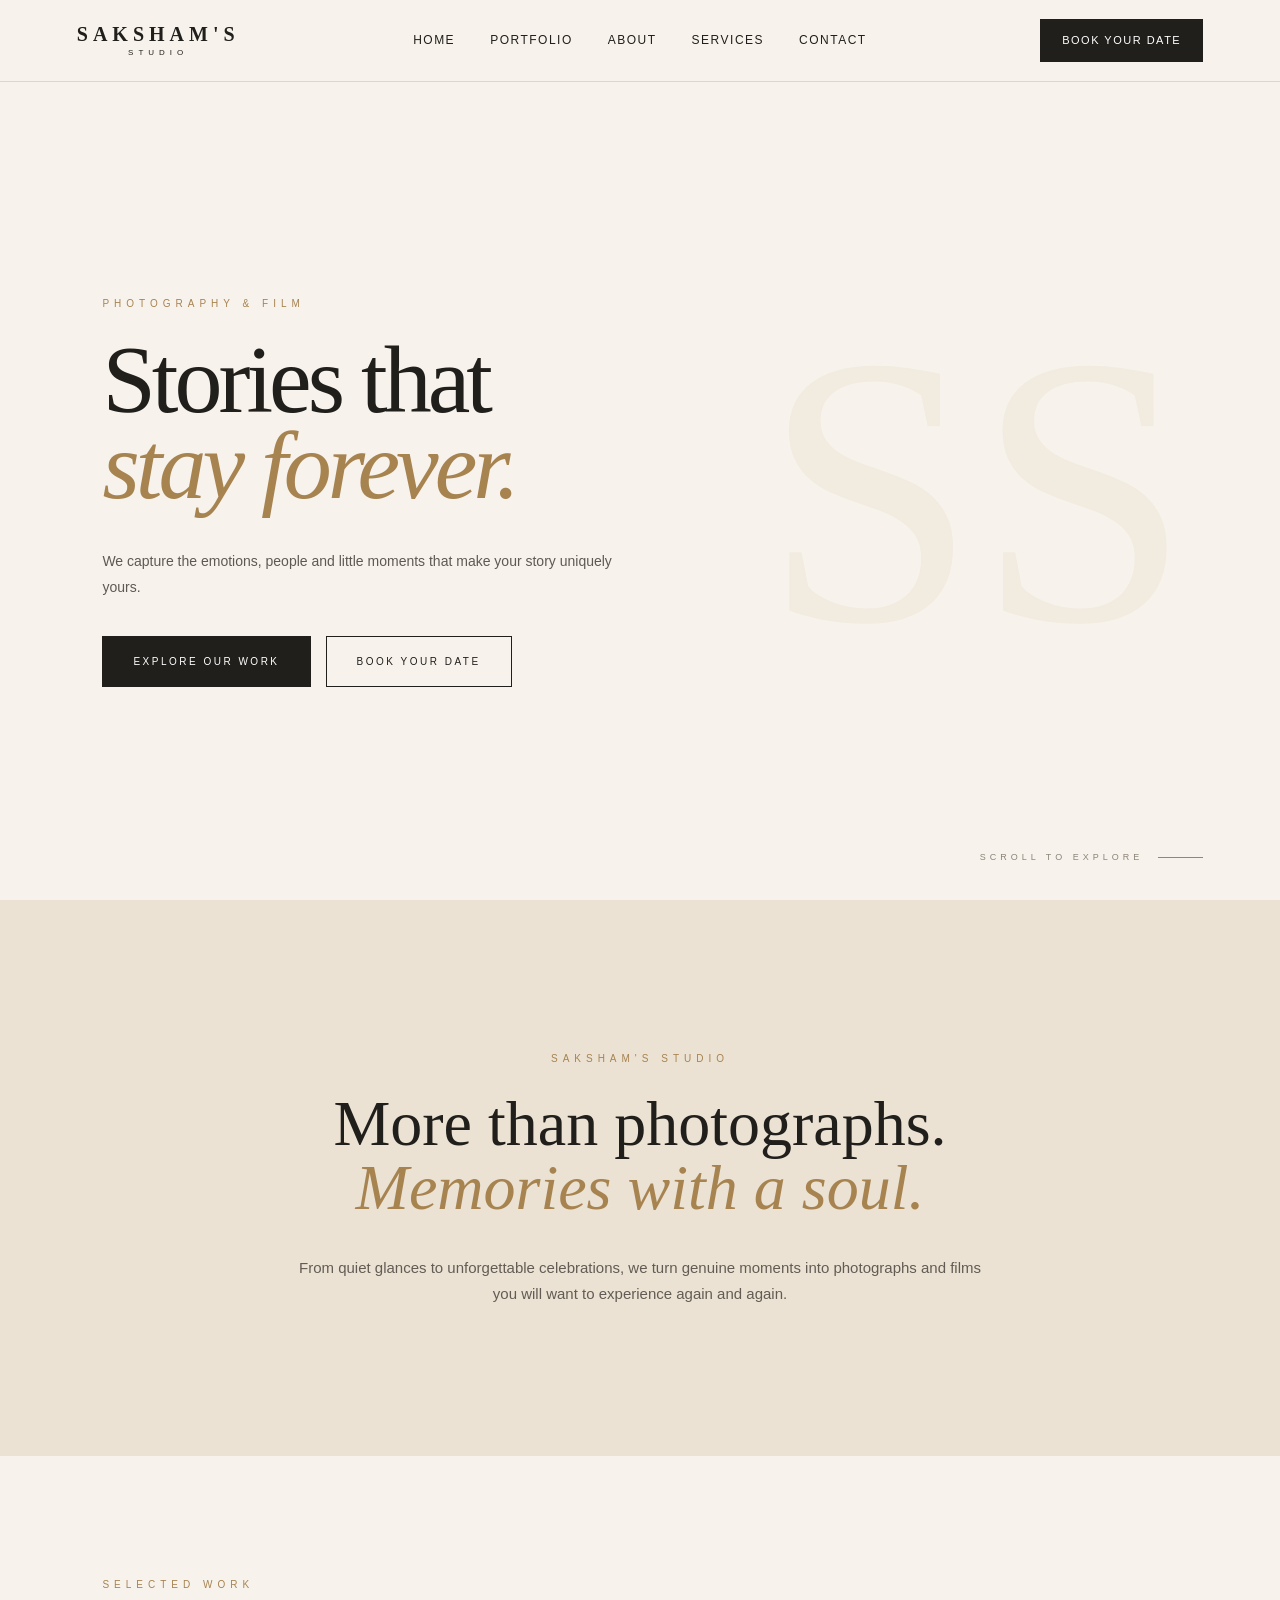
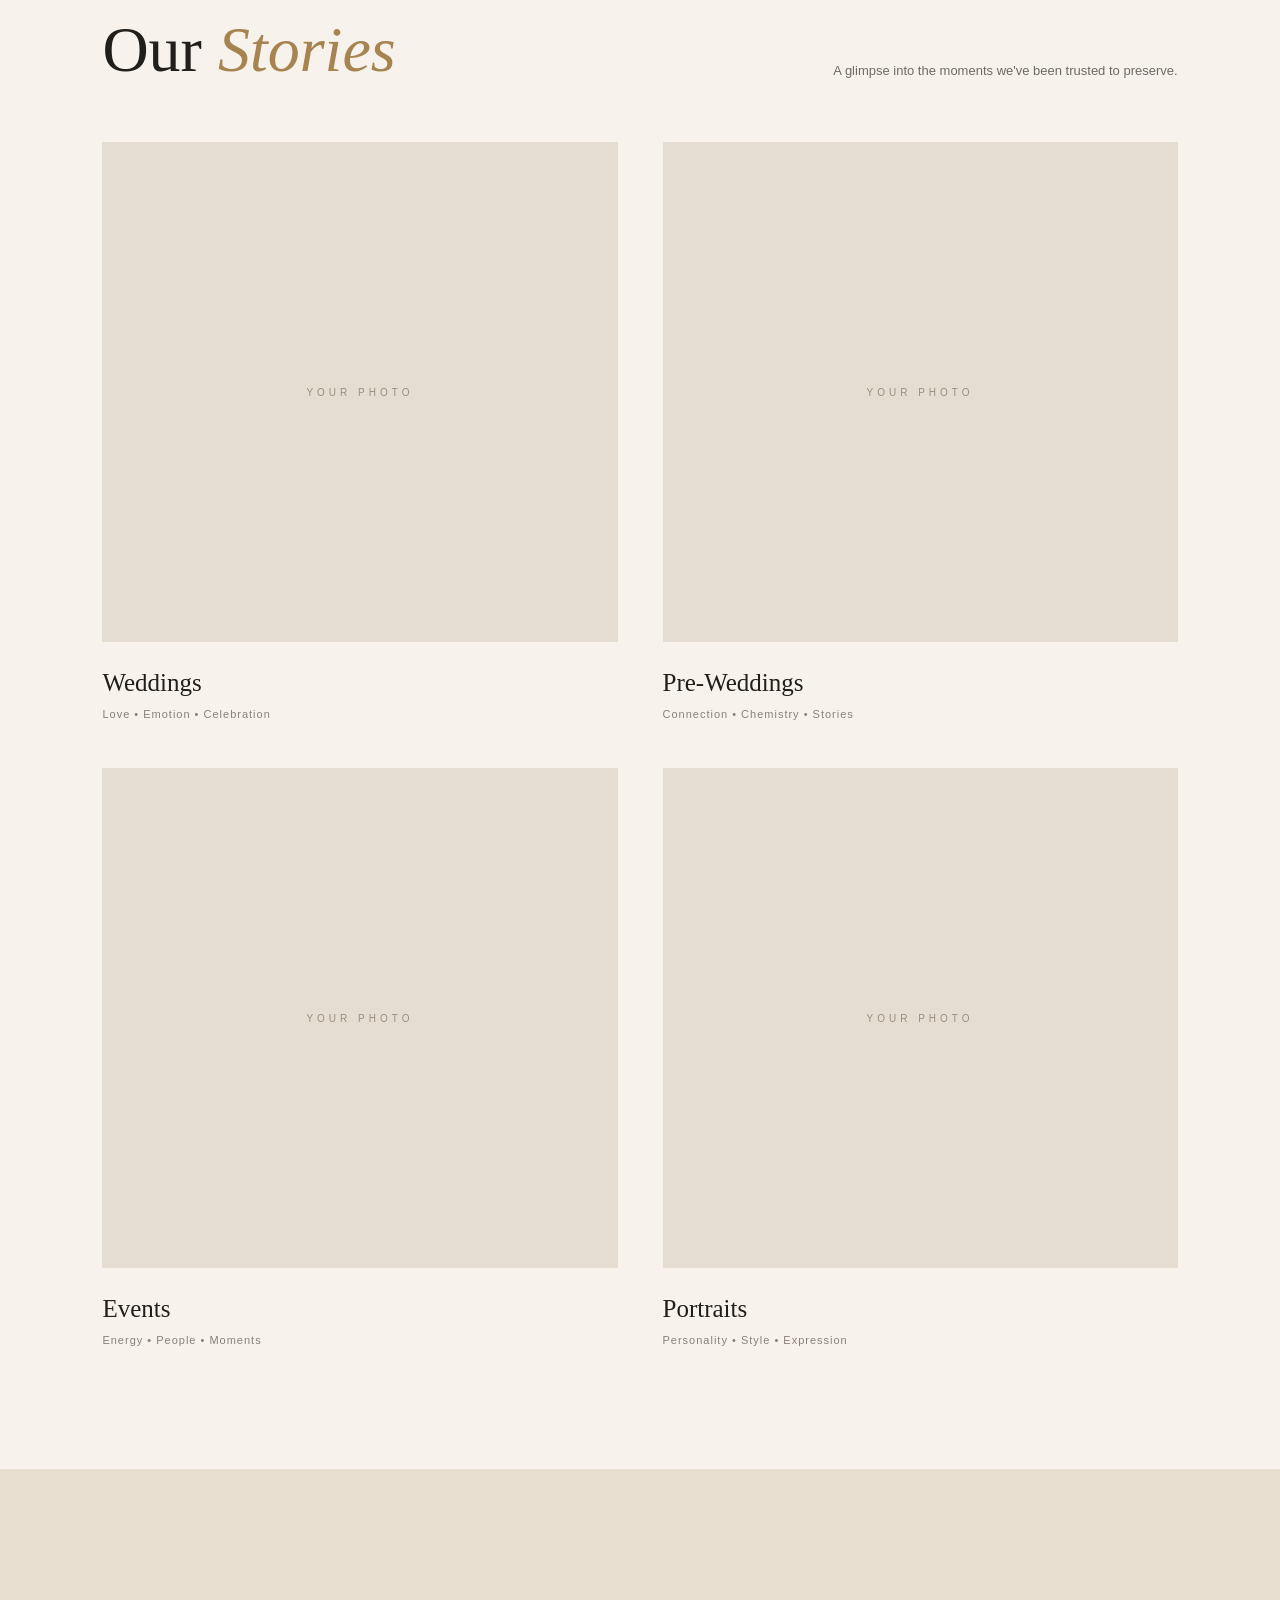
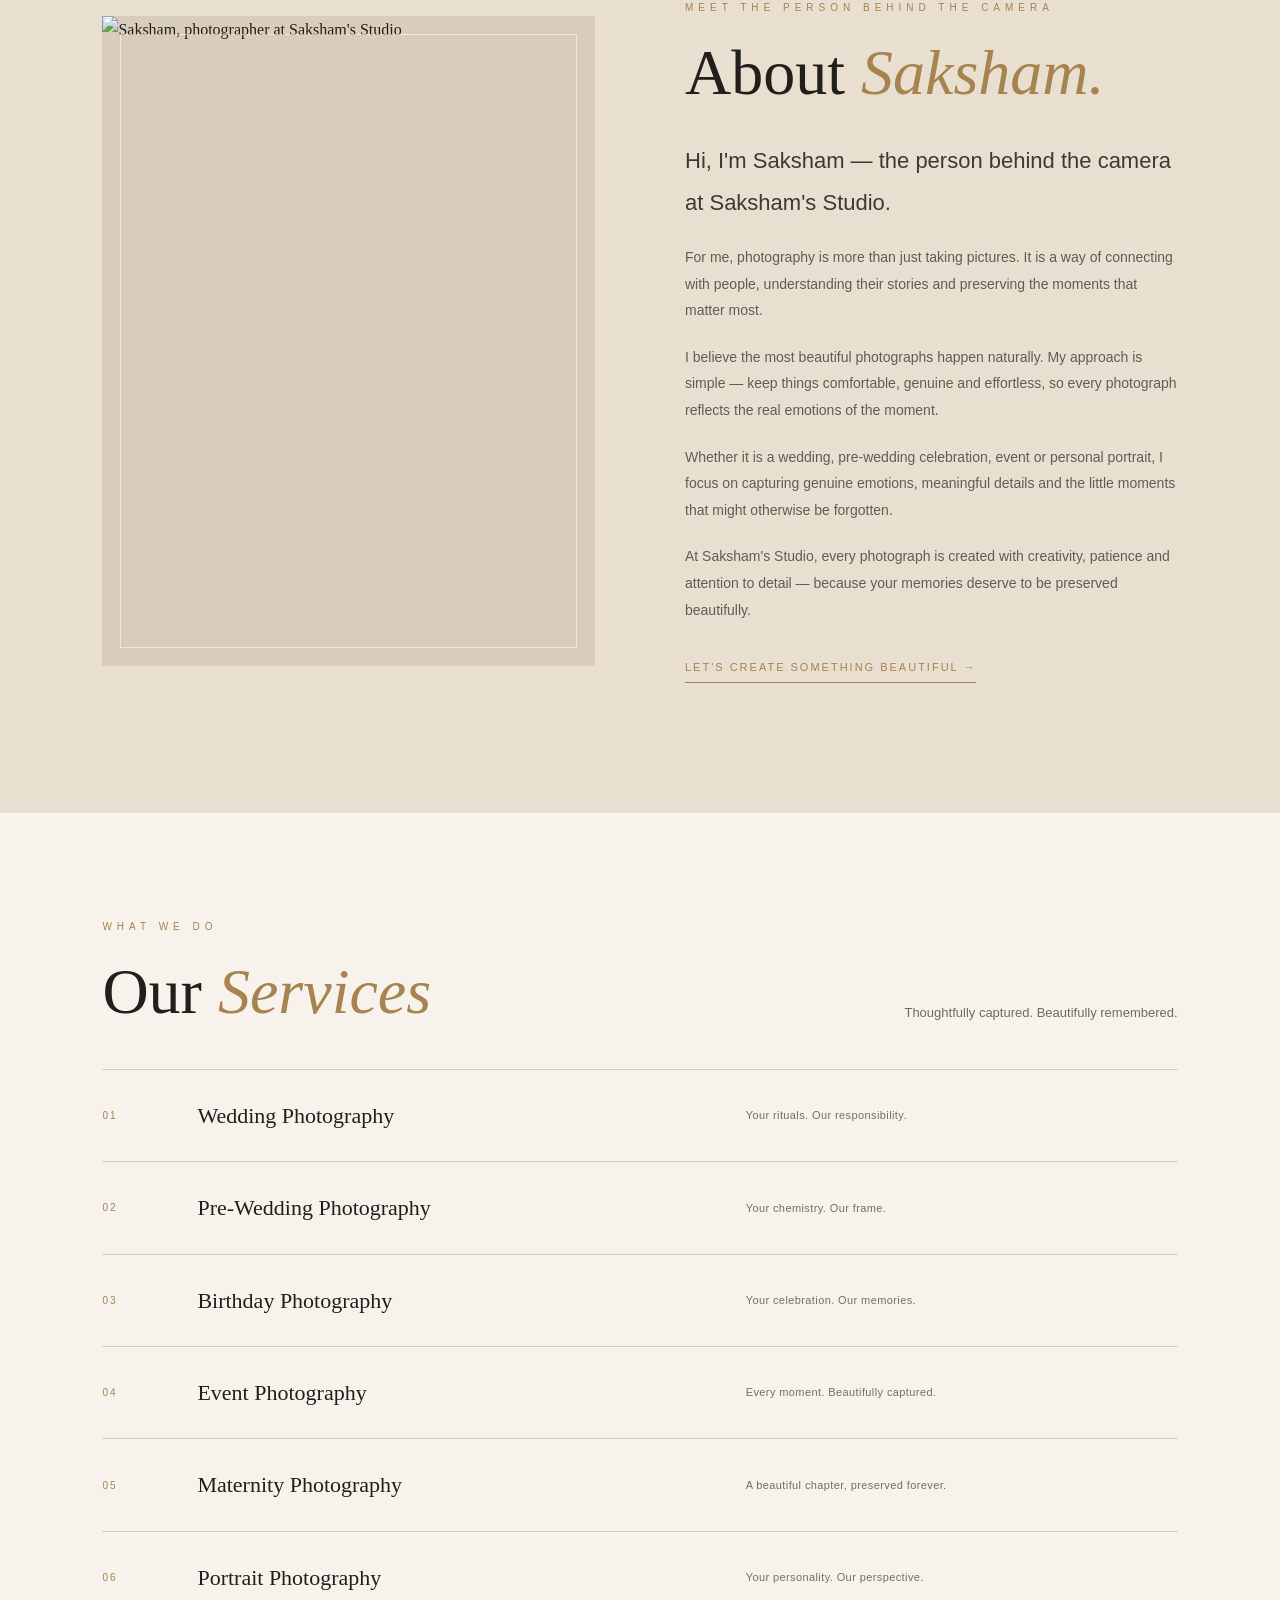
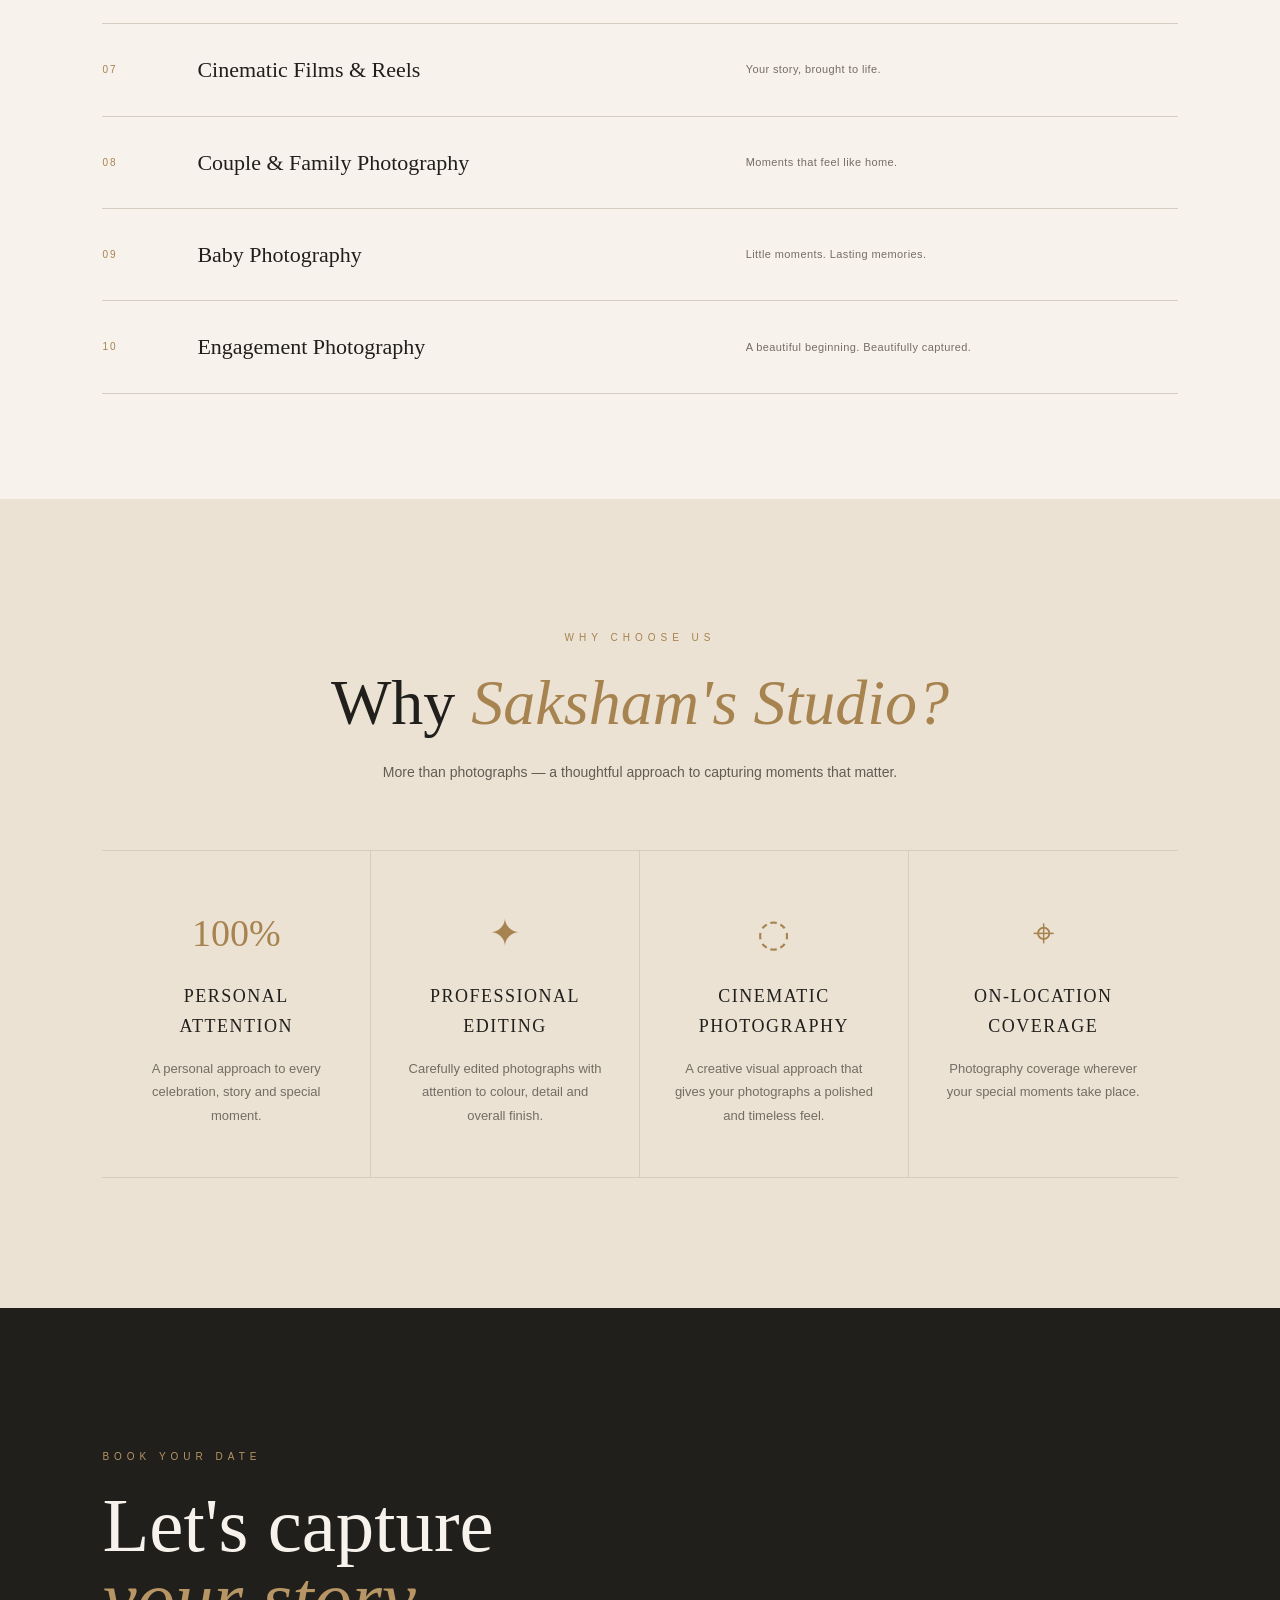
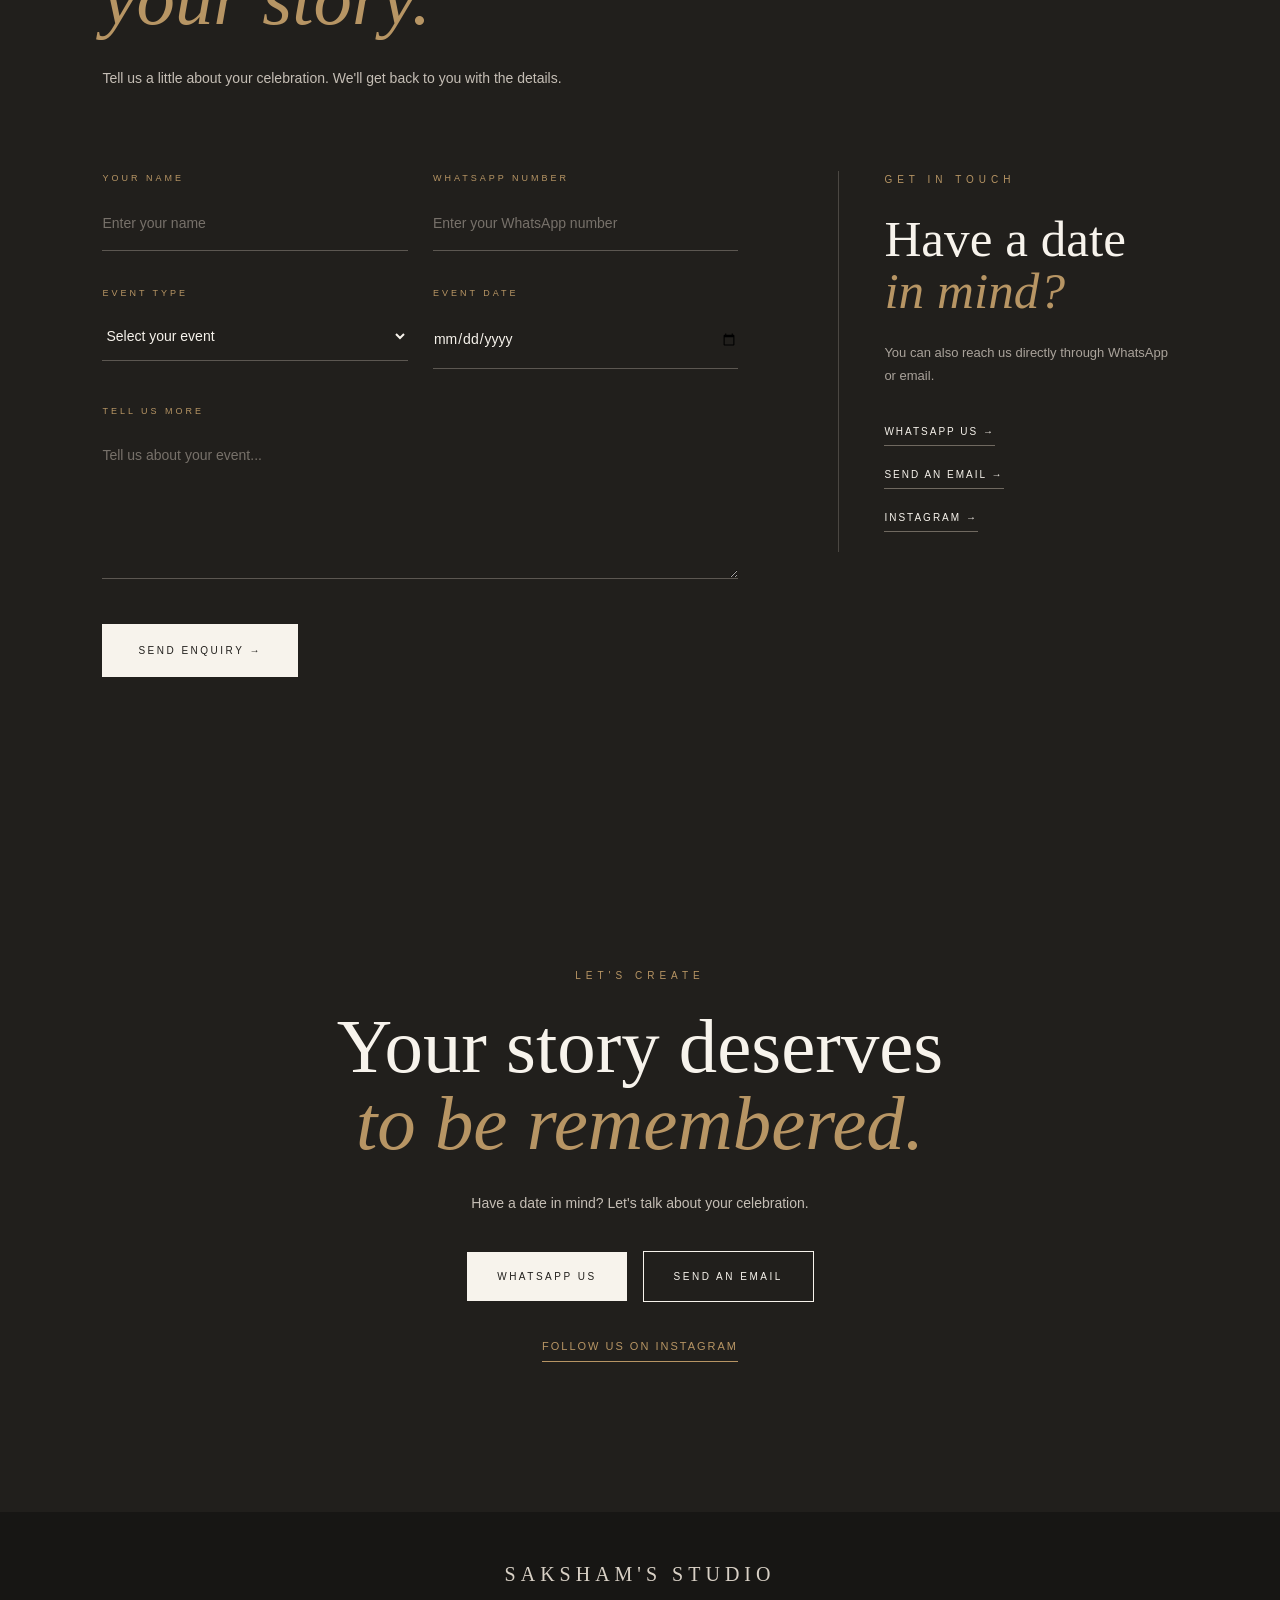
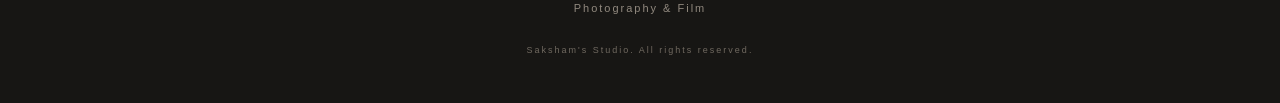
==== index.html @ 947f94c2 "Add files via upload" ====
<!DOCTYPE html>
<html lang="en">

<head>

    <meta charset="UTF-8">

    <meta name="viewport"
          content="width=device-width, initial-scale=1.0">

    <meta name="description"
          content="Saksham's Studio — Wedding, Pre-Wedding, Event, Portrait and Cinematic Photography. Capturing genuine moments beautifully.">

    <meta name="keywords"
          content="Saksham's Studio, photography, wedding photography, pre-wedding photography, event photography, portrait photography, cinematic films, Maharashtra">

    <meta name="author"
          content="Saksham's Studio">

    <title>Saksham's Studio | Photography & Film</title>

    <link rel="stylesheet" href="style.css">

</head>


<body>


    <!-- =================================
         NAVIGATION
    ================================== -->

    <header class="navbar">

        <a href="#home"
           class="logo"
           aria-label="Saksham's Studio Home">

            <span>SAKSHAM'S</span>

            <small>STUDIO</small>

        </a>


        <nav aria-label="Main Navigation">

            <a href="#home">Home</a>

            <a href="#portfolio">Portfolio</a>

            <a href="#about">About</a>

            <a href="#services">Services</a>

            <a href="#contact">Contact</a>

        </nav>


        <a href="#booking"
           class="nav-button">

            Book Your Date

        </a>

    </header>



    <main>


        <!-- =================================
             HERO SECTION
        ================================== -->

        <section id="home"
                 class="hero">


            <div class="hero-content">


                <p class="eyebrow">
                    PHOTOGRAPHY & FILM
                </p>


                <h1>

                    Stories that<br>

                    <em>stay forever.</em>

                </h1>


                <p class="hero-text">

                    We capture the emotions, people and little moments
                    that make your story uniquely yours.

                </p>


                <div class="hero-buttons">


                    <a href="#portfolio"
                       class="button primary">

                        Explore Our Work

                    </a>


                    <a href="#booking"
                       class="button secondary">

                        Book Your Date

                    </a>


                </div>


            </div>


            <div class="hero-scroll"
                 aria-hidden="true">

                <span>
                    SCROLL TO EXPLORE
                </span>

                <div></div>

            </div>


        </section>



        <!-- =================================
             INTRODUCTION
        ================================== -->

        <section class="intro">


            <p class="section-label">
                SAKSHAM'S STUDIO
            </p>


            <h2>

                More than photographs.<br>

                <em>Memories with a soul.</em>

            </h2>


            <p>

                From quiet glances to unforgettable celebrations,
                we turn genuine moments into photographs and films
                you will want to experience again and again.

            </p>


        </section>



        <!-- =================================
             PORTFOLIO
        ================================== -->

        <section id="portfolio"
                 class="portfolio">


            <div class="section-heading">


                <div>

                    <p class="section-label">
                        SELECTED WORK
                    </p>


                    <h2>

                        Our <em>Stories</em>

                    </h2>

                </div>


                <p>

                    A glimpse into the moments we've been trusted
                    to preserve.

                </p>


            </div>



            <div class="portfolio-grid">


                <!-- WEDDING -->

                <div class="portfolio-card">


                    <div class="photo-placeholder"
                         role="img"
                         aria-label="Wedding photography placeholder">

                        <span>
                            YOUR PHOTO
                        </span>

                    </div>


                    <h3>
                        Weddings
                    </h3>


                    <p>
                        Love • Emotion • Celebration
                    </p>


                </div>



                <!-- PRE-WEDDING -->

                <div class="portfolio-card">


                    <div class="photo-placeholder"
                         role="img"
                         aria-label="Pre-wedding photography placeholder">

                        <span>
                            YOUR PHOTO
                        </span>

                    </div>


                    <h3>
                        Pre-Weddings
                    </h3>


                    <p>
                        Connection • Chemistry • Stories
                    </p>


                </div>



                <!-- EVENTS -->

                <div class="portfolio-card">


                    <div class="photo-placeholder"
                         role="img"
                         aria-label="Event photography placeholder">

                        <span>
                            YOUR PHOTO
                        </span>

                    </div>


                    <h3>
                        Events
                    </h3>


                    <p>
                        Energy • People • Moments
                    </p>


                </div>



                <!-- PORTRAITS -->

                <div class="portfolio-card">


                    <div class="photo-placeholder"
                         role="img"
                         aria-label="Portrait photography placeholder">

                        <span>
                            YOUR PHOTO
                        </span>

                    </div>


                    <h3>
                        Portraits
                    </h3>


                    <p>
                        Personality • Style • Expression
                    </p>


                </div>


            </div>


        </section>



        <!-- =================================
             ABOUT SAKSHAM
        ================================== -->

        <section id="about"
                 class="about">


            <div class="about-image">


                <img
                    src="images/saksham-about.jpg"
                    alt="Saksham, photographer at Saksham's Studio"
                    loading="lazy">


            </div>



            <div class="about-text">


                <p class="section-label">

                    MEET THE PERSON BEHIND THE CAMERA

                </p>


                <h2>

                    About <em>Saksham.</em>

                </h2>


                <p class="about-intro">

                    Hi, I'm Saksham — the person behind the camera
                    at Saksham's Studio.

                </p>


                <p>

                    For me, photography is more than just taking
                    pictures. It is a way of connecting with people,
                    understanding their stories and preserving the
                    moments that matter most.

                </p>


                <p>

                    I believe the most beautiful photographs happen
                    naturally. My approach is simple — keep things
                    comfortable, genuine and effortless, so every
                    photograph reflects the real emotions of the moment.

                </p>


                <p>

                    Whether it is a wedding, pre-wedding celebration,
                    event or personal portrait, I focus on capturing
                    genuine emotions, meaningful details and the little
                    moments that might otherwise be forgotten.

                </p>


                <p>

                    At Saksham's Studio, every photograph is created
                    with creativity, patience and attention to detail —
                    because your memories deserve to be preserved
                    beautifully.

                </p>


                <a href="#booking"
                   class="text-link">

                    Let's create something beautiful →

                </a>


            </div>


        </section>



        <!-- =================================
             SERVICES
        ================================== -->

        <section id="services"
                 class="services">


            <div class="section-heading">


                <div>


                    <p class="section-label">
                        WHAT WE DO
                    </p>


                    <h2>

                        Our <em>Services</em>

                    </h2>


                </div>


                <p>

                    Thoughtfully captured.
                    Beautifully remembered.

                </p>


            </div>



            <div class="services-list">


                <!-- SERVICE 01 -->

                <div class="service">


                    <span>
                        01
                    </span>


                    <h3>
                        Wedding Photography
                    </h3>


                    <p>
                        Your rituals. Our responsibility.
                    </p>


                </div>



                <!-- SERVICE 02 -->

                <div class="service">


                    <span>
                        02
                    </span>


                    <h3>
                        Pre-Wedding Photography
                    </h3>


                    <p>
                        Your chemistry. Our frame.
                    </p>


                </div>



                <!-- SERVICE 03 -->

                <div class="service">


                    <span>
                        03
                    </span>


                    <h3>
                        Birthday Photography
                    </h3>


                    <p>
                        Your celebration. Our memories.
                    </p>


                </div>



                <!-- SERVICE 04 -->

                <div class="service">


                    <span>
                        04
                    </span>


                    <h3>
                        Event Photography
                    </h3>


                    <p>
                        Every moment. Beautifully captured.
                    </p>


                </div>



                <!-- SERVICE 05 -->

                <div class="service">


                    <span>
                        05
                    </span>


                    <h3>
                        Maternity Photography
                    </h3>


                    <p>
                        A beautiful chapter, preserved forever.
                    </p>


                </div>



                <!-- SERVICE 06 -->

                <div class="service">


                    <span>
                        06
                    </span>


                    <h3>
                        Portrait Photography
                    </h3>


                    <p>
                        Your personality. Our perspective.
                    </p>


                </div>



                <!-- SERVICE 07 -->

                <div class="service">


                    <span>
                        07
                    </span>


                    <h3>
                        Cinematic Films & Reels
                    </h3>


                    <p>
                        Your story, brought to life.
                    </p>


                </div>



                <!-- SERVICE 08 -->

                <div class="service">


                    <span>
                        08
                    </span>


                    <h3>
                        Couple & Family Photography
                    </h3>


                    <p>
                        Moments that feel like home.
                    </p>


                </div>



                <!-- SERVICE 09 -->

                <div class="service">


                    <span>
                        09
                    </span>


                    <h3>
                        Baby Photography
                    </h3>


                    <p>
                        Little moments. Lasting memories.
                    </p>


                </div>



                <!-- SERVICE 10 -->

                <div class="service">


                    <span>
                        10
                    </span>


                    <h3>
                        Engagement Photography
                    </h3>


                    <p>
                        A beautiful beginning. Beautifully captured.
                    </p>


                </div>


            </div>


        </section>



        <!-- =================================
             WHY CHOOSE US
        ================================== -->

        <section id="why-us"
                 class="why-choose">


            <div class="why-header">


                <p class="section-label">

                    WHY CHOOSE US

                </p>


                <h2>

                    Why <em>Saksham's Studio?</em>

                </h2>


                <p class="why-intro">

                    More than photographs — a thoughtful approach
                    to capturing moments that matter.

                </p>


            </div>



            <div class="why-grid">


                <!-- CARD 01 -->

                <div class="why-card">


                    <span class="why-number">
                        100%
                    </span>


                    <h3>
                        Personal Attention
                    </h3>


                    <p>

                        A personal approach to every celebration,
                        story and special moment.

                    </p>


                </div>



                <!-- CARD 02 -->

                <div class="why-card">


                    <span class="why-icon">
                        ✦
                    </span>


                    <h3>
                        Professional Editing
                    </h3>


                    <p>

                        Carefully edited photographs with attention
                        to colour, detail and overall finish.

                    </p>


                </div>



                <!-- CARD 03 -->

                <div class="why-card">


                    <span class="why-icon">
                        ◌
                    </span>


                    <h3>
                        Cinematic Photography
                    </h3>


                    <p>

                        A creative visual approach that gives your
                        photographs a polished and timeless feel.

                    </p>


                </div>



                <!-- CARD 04 -->

                <div class="why-card">


                    <span class="why-icon">
                        ⌖
                    </span>


                    <h3>
                        On-Location Coverage
                    </h3>


                    <p>

                        Photography coverage wherever your special
                        moments take place.

                    </p>


                </div>


            </div>


        </section>



        <!-- =================================
             BOOKING
        ================================== -->

        <section id="booking"
                 class="booking">


            <div class="booking-header">


                <p class="section-label">

                    BOOK YOUR DATE

                </p>


                <h2>

                    Let's capture<br>

                    <em>your story.</em>

                </h2>


                <p class="booking-intro">

                    Tell us a little about your celebration.
                    We'll get back to you with the details.

                </p>


            </div>



            <div class="booking-content">


                <!-- BOOKING FORM -->

                <form class="booking-form"
                      id="bookingForm">


                    <div class="form-group">


                        <label for="name">
                            YOUR NAME
                        </label>


                        <input
                            type="text"
                            id="name"
                            name="name"
                            placeholder="Enter your name"
                            autocomplete="name"
                            required>


                    </div>



                    <div class="form-group">


                        <label for="phone">
                            WHATSAPP NUMBER
                        </label>


                        <input
                            type="tel"
                            id="phone"
                            name="phone"
                            placeholder="Enter your WhatsApp number"
                            autocomplete="tel"
                            inputmode="numeric"
                            pattern="[0-9]{10}"
                            maxlength="10"
                            required>


                    </div>



                    <div class="form-group">


                        <label for="event">
                            EVENT TYPE
                        </label>


                        <select id="event"
                                name="event"
                                required>


                            <option value="">
                                Select your event
                            </option>


                            <option value="Wedding">
                                Wedding
                            </option>


                            <option value="Pre-Wedding">
                                Pre-Wedding
                            </option>


                            <option value="Birthday">
                                Birthday
                            </option>


                            <option value="Event">
                                Event
                            </option>


                            <option value="Maternity">
                                Maternity
                            </option>


                            <option value="Portrait">
                                Portrait
                            </option>


                            <option value="Films & Reels">
                                Films & Reels
                            </option>


                            <option value="Couple & Family">
                                Couple & Family
                            </option>


                            <option value="Baby Shoot">
                                Baby Shoot
                            </option>


                            <option value="Engagement">
                                Engagement
                            </option>


                            <option value="Other">
                                Other
                            </option>


                        </select>


                    </div>



                    <div class="form-group">


                        <label for="date">
                            EVENT DATE
                        </label>


                        <input
                            type="date"
                            id="date"
                            name="date"
                            required>


                    </div>



                    <div class="form-group full-width">


                        <label for="message">
                            TELL US MORE
                        </label>


                        <textarea
                            id="message"
                            name="message"
                            rows="5"
                            placeholder="Tell us about your event..."></textarea>


                    </div>



                    <button
                        type="submit"
                        class="booking-button">

                        SEND ENQUIRY →

                    </button>


                </form>



                <!-- DIRECT CONTACT -->

                <div class="booking-contact">


                    <p class="section-label">

                        GET IN TOUCH

                    </p>


                    <h3>

                        Have a date<br>

                        <em>in mind?</em>

                    </h3>


                    <p>

                        You can also reach us directly through
                        WhatsApp or email.

                    </p>



                    <a
                        href="https://wa.me/917841080180"
                        target="_blank"
                        rel="noopener noreferrer"
                        class="contact-link">

                        WhatsApp Us →

                    </a>



                    <a
                        href="mailto:sakshamstudio7779@gmail.com"
                        class="contact-link">

                        Send an Email →

                    </a>



                    <a
                        href="https://www.instagram.com/sakshams_studio"
                        target="_blank"
                        rel="noopener noreferrer"
                        class="contact-link">

                        Instagram →

                    </a>


                </div>


            </div>


        </section>



        <!-- =================================
             FINAL CONTACT
        ================================== -->

        <section id="contact"
                 class="contact">


            <p class="section-label">

                LET'S CREATE

            </p>


            <h2>

                Your story deserves<br>

                <em>to be remembered.</em>

            </h2>


            <p>

                Have a date in mind?
                Let's talk about your celebration.

            </p>


            <div class="contact-buttons">


                <a
                    href="https://wa.me/917841080180"
                    target="_blank"
                    rel="noopener noreferrer"
                    class="button primary">

                    WhatsApp Us

                </a>


                <a
                    href="mailto:sakshamstudio7779@gmail.com"
                    class="button secondary">

                    Send an Email

                </a>


            </div>


            <a
                href="https://www.instagram.com/sakshams_studio"
                target="_blank"
                rel="noopener noreferrer"
                class="instagram">

                Follow us on Instagram

            </a>


        </section>


    </main>



    <!-- =================================
         FOOTER
    ================================== -->

    <footer>


        <div class="footer-logo">

            SAKSHAM'S STUDIO

        </div>


        <p>
            Photography & Film
        </p>


        <p class="copyright">

            Saksham's Studio.
            All rights reserved.

        </p>


    </footer>



    <!-- =================================
         BOOKING → WHATSAPP
    ================================== -->

    <script>

        /* ---------- SET MINIMUM EVENT DATE ---------- */

        const dateInput =
            document.getElementById("date");

        const today =
            new Date();

        const year =
            today.getFullYear();

        const month =
            String(today.getMonth() + 1).padStart(2, "0");

        const day =
            String(today.getDate()).padStart(2, "0");

        dateInput.min =
            `${year}-${month}-${day}`;



        /* ---------- BOOKING FORM ---------- */

        document
            .getElementById("bookingForm")
            .addEventListener("submit", function(event) {

                event.preventDefault();


                const name =
                    document
                        .getElementById("name")
                        .value
                        .trim();


                const phone =
                    document
                        .getElementById("phone")
                        .value
                        .trim();


                const eventType =
                    document
                        .getElementById("event")
                        .value;


                const date =
                    document
                        .getElementById("date")
                        .value;


                const message =
                    document
                        .getElementById("message")
                        .value
                        .trim();



                /* ---------- PHONE VALIDATION ---------- */

                if (!/^[0-9]{10}$/.test(phone)) {

                    alert(
                        "Please enter a valid 10-digit WhatsApp number."
                    );

                    return;

                }



                /* ---------- WHATSAPP MESSAGE ---------- */

                const whatsappMessage =

                    "Hello Saksham's Studio! 👋\n\n" +

                    "I would like to enquire about photography.\n\n" +

                    "Name: " + name + "\n" +

                    "WhatsApp Number: " + phone + "\n" +

                    "Event: " + eventType + "\n" +

                    "Event Date: " + date + "\n" +

                    "Message: " +

                    (message ||
                     "No additional details.") +

                    "\n\nThank you!";



                /* ---------- WHATSAPP URL ---------- */

                const whatsappURL =

                    "https://wa.me/917841080180?text=" +

                    encodeURIComponent(
                        whatsappMessage
                    );



                /* ---------- OPEN WHATSAPP ---------- */

                window.open(
                    whatsappURL,
                    "_blank",
                    "noopener,noreferrer"
                );

            });

    </script>


</body>

</html>
---- style.css ----
/* ================================
   SAKSHAM'S STUDIO
   PREMIUM PHOTOGRAPHY WEBSITE
================================ */


/* ---------- BASIC RESET ---------- */

* {
    margin: 0;
    padding: 0;
    box-sizing: border-box;
}


html {
    scroll-behavior: smooth;
    scroll-padding-top: 90px;
}


body {
    font-family: Georgia, "Times New Roman", serif;
    background: #f7f3ec;
    color: #211f1c;
    line-height: 1.7;
}


a {
    text-decoration: none;
    color: inherit;
}


img {
    max-width: 100%;
    display: block;
}


button,
input,
select,
textarea {
    font: inherit;
}


/* ---------- NAVIGATION ---------- */

.navbar {
    position: sticky;
    top: 0;
    z-index: 1000;

    min-height: 82px;

    display: flex;
    align-items: center;
    justify-content: space-between;

    padding: 0 6%;

    background: rgba(247, 243, 236, 0.96);

    border-bottom: 1px solid #ded7cc;

    backdrop-filter: blur(8px);
}


/* LOGO */

.logo {
    display: flex;
    flex-direction: column;

    line-height: 1;

    flex-shrink: 0;
}


.logo span {
    font-size: 20px;

    letter-spacing: 5px;

    font-weight: 600;
}


.logo small {
    margin-top: 5px;

    font-family: Arial, sans-serif;

    font-size: 8px;

    letter-spacing: 5px;

    text-align: center;
}


/* NAV LINKS */

.navbar nav {
    display: flex;

    gap: 35px;
}


.navbar nav a {
    position: relative;

    font-family: Arial, sans-serif;

    font-size: 12px;

    letter-spacing: 1.5px;

    text-transform: uppercase;

    transition: 0.3s ease;
}


.navbar nav a::after {
    content: "";

    position: absolute;

    left: 0;
    bottom: -7px;

    width: 0;
    height: 1px;

    background: #a78350;

    transition: width 0.3s ease;
}


.navbar nav a:hover {
    color: #a78350;
}


.navbar nav a:hover::after {
    width: 100%;
}


/* NAV BUTTON */

.nav-button {
    padding: 12px 22px;

    background: #211f1c;

    color: white;

    font-family: Arial, sans-serif;

    font-size: 11px;

    letter-spacing: 1.5px;

    text-transform: uppercase;

    transition: 0.3s ease;

    flex-shrink: 0;
}


.nav-button:hover {
    background: #a78350;

    transform: translateY(-2px);
}


/* ---------- HERO ---------- */

.hero {
    min-height: calc(100vh - 82px);

    padding: 100px 8%;

    display: flex;

    align-items: center;

    position: relative;

    overflow: hidden;

    background: #f7f3ec;
}


/* PREMIUM MONOGRAM */

.hero::before {
    content: "SS";

    position: absolute;

    right: 7%;

    top: 50%;

    transform: translateY(-50%);

    font-family: Georgia, "Times New Roman", serif;

    font-size: clamp(220px, 30vw, 500px);

    line-height: 1;

    color: rgba(167, 131, 80, 0.07);

    pointer-events: none;

    user-select: none;
}


.hero-content {
    position: relative;

    z-index: 2;

    max-width: 760px;
}


.eyebrow,
.section-label {
    font-family: Arial, sans-serif;

    font-size: 10px;

    letter-spacing: 5px;

    color: #a78350;

    text-transform: uppercase;

    margin-bottom: 25px;
}


.hero h1 {
    font-size: clamp(60px, 7.5vw, 110px);

    font-weight: 400;

    line-height: 0.9;

    letter-spacing: -4px;

    max-width: 850px;
}


.hero h1 em,
h2 em {
    color: #a78350;

    font-weight: 400;
}


.hero-text {
    max-width: 520px;

    margin-top: 38px;

    font-family: Arial, sans-serif;

    font-size: 14px;

    line-height: 1.9;

    color: #5e5952;
}


.hero-buttons {
    display: flex;

    gap: 15px;

    margin-top: 35px;
}


/* ---------- BUTTONS ---------- */

.button {
    display: inline-block;

    padding: 16px 30px;

    font-family: Arial, sans-serif;

    font-size: 10px;

    letter-spacing: 2.5px;

    text-transform: uppercase;

    transition: 0.4s ease;
}


.button.primary {
    background: #211f1c;

    color: white;

    border: 1px solid #211f1c;
}


.button.primary:hover {
    background: #a78350;

    border-color: #a78350;

    transform: translateY(-2px);
}


.button.secondary {
    border: 1px solid #211f1c;

    background: transparent;
}


.button.secondary:hover {
    background: #211f1c;

    color: white;

    transform: translateY(-2px);
}


/* ---------- HERO SCROLL ---------- */

.hero-scroll {
    position: absolute;

    right: 6%;

    bottom: 35px;

    display: flex;

    align-items: center;

    gap: 15px;

    font-family: Arial, sans-serif;

    font-size: 9px;

    letter-spacing: 4px;

    color: #8b8379;
}


.hero-scroll div {
    width: 45px;

    height: 1px;

    background: #a78350;
}


/* ---------- INTRO ---------- */

.intro {
    padding: 150px 15%;

    text-align: center;

    background: #ebe2d3;
}


.intro h2 {
    font-size: clamp(45px, 5vw, 75px);

    line-height: 1;

    font-weight: 400;
}


.intro > p:last-child {
    max-width: 700px;

    margin: 35px auto 0;

    font-family: Arial, sans-serif;

    font-size: 15px;

    color: #625c54;
}


/* ---------- PORTFOLIO ---------- */

.portfolio {
    padding: 120px 8%;

    background: #f7f3ec;
}


.section-heading {
    display: flex;

    justify-content: space-between;

    align-items: end;

    margin-bottom: 60px;
}


.section-heading h2 {
    font-size: clamp(45px, 5vw, 70px);

    font-weight: 400;

    line-height: 1;
}


.section-heading > p {
    max-width: 350px;

    font-family: Arial, sans-serif;

    font-size: 13px;

    color: #716a61;
}


/* ---------- PORTFOLIO GRID ---------- */

.portfolio-grid {
    display: grid;

    grid-template-columns: repeat(2, 1fr);

    gap: 45px;
}


.portfolio-card {
    overflow: hidden;
}


.photo-placeholder {
    height: 500px;

    display: flex;

    align-items: center;

    justify-content: center;

    background: #e5ddd1;

    color: #9b8d7b;

    font-family: Arial, sans-serif;

    font-size: 10px;

    letter-spacing: 4px;

    transition: 0.5s ease;

    overflow: hidden;
}


.photo-placeholder span {
    pointer-events: none;
}


.portfolio-card:hover .photo-placeholder {
    transform: scale(1.01);
}


.portfolio-card h3 {
    margin-top: 20px;

    font-size: 25px;

    font-weight: 400;
}


.portfolio-card > p {
    font-family: Arial, sans-serif;

    font-size: 11px;

    color: #8a8074;

    letter-spacing: 1px;
}


/* ---------- ABOUT ---------- */

.about {
    padding: 130px 8%;

    display: grid;

    grid-template-columns: 1fr 1fr;

    gap: 90px;

    align-items: center;

    background: #e9dfd0;
}


.about-image {
    position: relative;

    width: 100%;

    max-width: 600px;

    overflow: hidden;

    background: #d8cdbc;
}


.about-image::after {
    content: "";

    position: absolute;

    inset: 18px;

    border: 1px solid rgba(255, 255, 255, 0.55);

    pointer-events: none;
}


.about-image img {
    width: 100%;

    height: 650px;

    object-fit: cover;

    transition: transform 0.7s ease;
}


.about-image:hover img {
    transform: scale(1.03);
}


.about-text {
    max-width: 620px;
}


.about-text h2 {
    font-size: clamp(50px, 5vw, 78px);

    font-weight: 400;

    line-height: 1;

    margin-bottom: 35px;
}


.about-intro {
    font-size: 22px !important;

    color: #3e3933 !important;

    margin-bottom: 20px !important;
}


.about-text > p:not(.section-label) {
    font-family: Arial, sans-serif;

    font-size: 14px;

    line-height: 1.9;

    color: #625c54;

    margin-bottom: 20px;
}


.text-link {
    display: inline-block;

    margin-top: 15px;

    font-family: Arial, sans-serif;

    font-size: 11px;

    letter-spacing: 2px;

    text-transform: uppercase;

    color: #a78350;

    border-bottom: 1px solid #a78350;

    padding-bottom: 5px;
}


.text-link:hover {
    color: #211f1c;

    border-color: #211f1c;
}


/* ========================================
   SERVICES
======================================== */

.services {
    padding: 105px 8%;

    background: #f7f3ec;
}


.services .section-heading {
    margin-bottom: 45px;
}


.services-list {
    border-top: 1px solid #d5cdc1;
}


.service {
    display: grid;

    grid-template-columns: 65px 1.2fr 1fr;

    align-items: center;

    gap: 30px;

    padding: 27px 0;

    border-bottom: 1px solid #d5cdc1;

    transition: 0.3s ease;
}


.service:hover {
    padding-left: 12px;

    background: rgba(235, 226, 211, 0.35);
}


.service > span {
    font-family: Arial, sans-serif;

    font-size: 10px;

    color: #a78350;

    letter-spacing: 2px;
}


.service h3 {
    font-size: 22px;

    font-weight: 400;
}


.service p {
    font-family: Arial, sans-serif;

    font-size: 11px;

    color: #746d64;

    letter-spacing: 0.4px;
}


/* ========================================
   WHY CHOOSE SAKSHAM'S STUDIO
======================================== */

.why-choose {
    padding: 130px 8%;

    background: #ebe2d3;

    text-align: center;
}


.why-header {
    max-width: 700px;

    margin: 0 auto 65px;
}


.why-header h2 {
    font-size: clamp(45px, 5vw, 70px);

    font-weight: 400;

    line-height: 1;

    margin-bottom: 25px;
}


.why-header h2 em {
    color: #a78350;

    font-style: italic;

    font-weight: 400;
}


.why-intro {
    max-width: 550px;

    margin: 0 auto;

    font-family: Arial, sans-serif;

    font-size: 14px;

    line-height: 1.8;

    color: #625c54;
}


.why-grid {
    max-width: 1200px;

    margin: 0 auto;

    display: grid;

    grid-template-columns: repeat(4, 1fr);

    border-top: 1px solid #d5cdc1;

    border-bottom: 1px solid #d5cdc1;
}


.why-card {
    min-height: 280px;

    padding: 50px 30px;

    display: flex;

    flex-direction: column;

    align-items: center;

    justify-content: flex-start;

    border-right: 1px solid #d5cdc1;

    transition: 0.4s ease;
}


.why-card:last-child {
    border-right: none;
}


.why-card:hover {
    background: #f7f3ec;

    transform: translateY(-5px);
}


.why-number,
.why-icon {
    display: block;

    height: 55px;

    margin-bottom: 25px;

    color: #a78350;

    font-family: Georgia, "Times New Roman", serif;

    font-size: 38px;

    font-weight: 400;
}


.why-card h3 {
    margin-bottom: 15px;

    font-family: Georgia, "Times New Roman", serif;

    font-size: 18px;

    font-weight: 400;

    text-transform: uppercase;

    letter-spacing: 1.5px;
}


.why-card p {
    max-width: 220px;

    margin: 0 auto;

    font-family: Arial, sans-serif;

    font-size: 13px;

    line-height: 1.8;

    color: #746d64;
}


/* ========================================
   BOOKING
======================================== */

.booking {
    padding: 140px 8%;

    background: #211f1c;

    color: #f7f3ec;
}


.booking-header {
    max-width: 850px;

    margin-bottom: 80px;
}


.booking-header .section-label {
    color: #b79564;
}


.booking-header h2 {
    font-size: clamp(55px, 6vw, 90px);

    font-weight: 400;

    line-height: 0.95;
}


.booking-header h2 em {
    color: #b79564;

    font-style: italic;
}


.booking-intro {
    max-width: 500px;

    margin-top: 30px;

    font-family: Arial, sans-serif;

    font-size: 14px;

    line-height: 1.8;

    color: #c5beb5;
}


.booking-content {
    display: grid;

    grid-template-columns: 1.5fr 0.8fr;

    gap: 100px;

    align-items: start;
}


.booking-form {
    display: grid;

    grid-template-columns: repeat(2, 1fr);

    gap: 35px 25px;
}


.form-group {
    display: flex;

    flex-direction: column;
}


.form-group.full-width {
    grid-column: 1 / -1;
}


.form-group label {
    margin-bottom: 10px;

    font-family: Arial, sans-serif;

    font-size: 9px;

    letter-spacing: 3px;

    color: #b79564;
}


.form-group input,
.form-group select,
.form-group textarea {
    width: 100%;

    padding: 15px 0;

    background: transparent;

    border: none;

    border-bottom: 1px solid #5c5751;

    outline: none;

    color: #f7f3ec;

    font-family: Arial, sans-serif;

    font-size: 14px;

    transition: 0.3s ease;
}


.form-group input::placeholder,
.form-group textarea::placeholder {
    color: #77716a;
}


.form-group input:focus,
.form-group select:focus,
.form-group textarea:focus {
    border-bottom-color: #b79564;
}


.form-group select {
    cursor: pointer;
}


.form-group select option {
    background: #211f1c;

    color: #f7f3ec;
}


.form-group textarea {
    resize: vertical;

    min-height: 120px;
}


.booking-button {
    grid-column: 1 / -1;

    justify-self: start;

    margin-top: 10px;

    padding: 17px 35px;

    border: 1px solid #f7f3ec;

    background: #f7f3ec;

    color: #211f1c;

    font-family: Arial, sans-serif;

    font-size: 10px;

    letter-spacing: 2.5px;

    text-transform: uppercase;

    cursor: pointer;

    transition: 0.4s ease;
}


.booking-button:hover {
    background: #b79564;

    border-color: #b79564;

    color: white;

    transform: translateY(-2px);
}


.booking-contact {
    padding-left: 45px;

    border-left: 1px solid #4b4742;
}


.booking-contact .section-label {
    color: #b79564;
}


.booking-contact h3 {
    margin: 15px 0 25px;

    font-size: clamp(35px, 4vw, 55px);

    font-weight: 400;

    line-height: 1;
}


.booking-contact h3 em {
    color: #b79564;

    font-style: italic;
}


.booking-contact > p:not(.section-label) {
    max-width: 300px;

    margin-bottom: 35px;

    font-family: Arial, sans-serif;

    font-size: 13px;

    line-height: 1.8;

    color: #aaa39b;
}


.contact-link {
    display: block;

    width: fit-content;

    margin-bottom: 20px;

    padding-bottom: 5px;

    border-bottom: 1px solid #706960;

    font-family: Arial, sans-serif;

    font-size: 10px;

    letter-spacing: 2px;

    text-transform: uppercase;

    color: #f7f3ec;

    transition: 0.3s ease;
}


.contact-link:hover {
    color: #b79564;

    border-color: #b79564;

    padding-left: 5px;
}


/* ---------- CONTACT ---------- */

.contact {
    padding: 150px 8%;

    text-align: center;

    background: #211f1c;

    color: #f7f3ec;
}


.contact .section-label {
    color: #b79564;
}


.contact h2 {
    font-size: clamp(50px, 6vw, 85px);

    font-weight: 400;

    line-height: 1;
}


.contact h2 em {
    color: #b79564;
}


.contact > p:not(.section-label) {
    margin: 30px auto;

    font-family: Arial, sans-serif;

    font-size: 14px;

    color: #c5beb5;
}


.contact-buttons {
    display: flex;

    justify-content: center;

    gap: 15px;

    margin-top: 35px;
}


.contact .button.primary {
    background: #f7f3ec;

    color: #211f1c;
}


.contact .button.primary:hover {
    background: #b79564;

    color: white;
}


.contact .button.secondary {
    border-color: #f7f3ec;

    color: #f7f3ec;
}


.contact .button.secondary:hover {
    background: #f7f3ec;

    color: #211f1c;
}


.instagram {
    display: inline-block;

    margin-top: 35px;

    font-family: Arial, sans-serif;

    font-size: 11px;

    letter-spacing: 2px;

    text-transform: uppercase;

    color: #b79564;

    border-bottom: 1px solid #b79564;

    padding-bottom: 5px;
}


.instagram:hover {
    color: #f7f3ec;

    border-color: #f7f3ec;
}


/* ---------- FOOTER ---------- */

footer {
    padding: 45px 8%;

    background: #171614;

    color: #d8d0c5;

    text-align: center;
}


.footer-logo {
    font-size: 20px;

    letter-spacing: 5px;
}


footer p {
    margin-top: 8px;

    font-family: Arial, sans-serif;

    font-size: 11px;

    letter-spacing: 2px;

    color: #91897f;
}


footer .copyright {
    margin-top: 25px;

    font-size: 9px;

    color: #706960;
}


/* ========================================
   TABLET
======================================== */

@media (max-width: 900px) {

    .navbar {
        padding: 0 4%;
    }


    .navbar nav {
        gap: 15px;
    }


    .nav-button {
        display: none;
    }


    .hero {
        padding: 80px 6%;
    }


    .about {
        grid-template-columns: 1fr;

        gap: 60px;
    }


    .about-image {
        max-width: 700px;
    }


    .about-image img {
        height: 600px;
    }


    .portfolio-grid {
        grid-template-columns: 1fr;
    }


    /* SERVICES */

    .service {
        grid-template-columns: 60px 1fr;

        gap: 15px;
    }


    .service p {
        grid-column: 2;
    }


    /* WHY */

    .why-grid {
        grid-template-columns: repeat(2, 1fr);
    }


    .why-card:nth-child(2) {
        border-right: none;
    }


    .why-card:nth-child(1),
    .why-card:nth-child(2) {
        border-bottom: 1px solid #d5cdc1;
    }


    /* BOOKING */

    .booking-content {
        grid-template-columns: 1fr;

        gap: 70px;
    }


    .booking-contact {
        padding-left: 0;

        padding-top: 50px;

        border-left: none;

        border-top: 1px solid #4b4742;
    }

}


/* ========================================
   MOBILE
======================================== */

@media (max-width: 650px) {

    .navbar {
        min-height: auto;

        padding: 20px;

        flex-wrap: wrap;

        gap: 20px;
    }


    .navbar nav {
        width: 100%;

        justify-content: center;

        gap: 15px;

        flex-wrap: wrap;
    }


    .navbar nav a {
        font-size: 9px;
    }


    .logo span {
        font-size: 17px;

        letter-spacing: 4px;
    }


    .logo small {
        font-size: 7px;

        letter-spacing: 4px;
    }


    .hero {
        min-height: 700px;

        padding: 70px 25px;

        background: #f7f3ec;
    }


    .hero h1 {
        font-size: 55px;

        letter-spacing: -2px;
    }


    .hero-text {
        font-size: 14px;
    }


    .hero-buttons {
        flex-direction: column;

        align-items: flex-start;
    }


    .hero-scroll {
        display: none;
    }


    .intro {
        padding: 100px 25px;
    }


    .intro h2 {
        font-size: 45px;
    }


    .portfolio,
    .services,
    .about {
        padding: 90px 25px;
    }


    .section-heading {
        flex-direction: column;

        align-items: flex-start;

        gap: 20px;
    }


    .portfolio-grid {
        gap: 35px;
    }


    .photo-placeholder {
        height: 400px;
    }


    .about {
        gap: 50px;
    }


    .about-image img {
        height: 500px;
    }


    .about-text h2 {
        font-size: 55px;
    }


    /* SERVICES MOBILE */

    .services {
        padding: 85px 25px;
    }


    .services .section-heading {
        margin-bottom: 35px;
    }


    .service {
        grid-template-columns: 40px 1fr;

        gap: 12px;

        padding: 23px 0;
    }


    .service > span {
        font-size: 9px;
    }


    .service h3 {
        font-size: 19px;
    }


    .service p {
        grid-column: 2;

        font-size: 10px;

        line-height: 1.6;
    }


    /* WHY */

    .why-choose {
        padding: 90px 25px;
    }


    .why-header {
        margin-bottom: 45px;
    }


    .why-header h2 {
        font-size: 45px;
    }


    .why-grid {
        grid-template-columns: 1fr;
    }


    .why-card {
        min-height: auto;

        padding: 40px 25px;

        border-right: none;

        border-bottom: 1px solid #d5cdc1;
    }


    .why-card:last-child {
        border-bottom: none;
    }


    /* BOOKING */

    .booking {
        padding: 100px 25px;
    }


    .booking-header {
        margin-bottom: 55px;
    }


    .booking-header h2 {
        font-size: 52px;
    }


    .booking-content {
        gap: 60px;
    }


    .booking-form {
        grid-template-columns: 1fr;

        gap: 30px;
    }


    .form-group.full-width {
        grid-column: auto;
    }


    .booking-button {
        grid-column: auto;

        width: 100%;

        text-align: center;
    }


    .booking-contact {
        padding-top: 45px;
    }


    .booking-contact h3 {
        font-size: 42px;
    }


    /* CONTACT */

    .contact {
        padding: 100px 25px;
    }


    .contact-buttons {
        flex-direction: column;

        align-items: center;
    }


    .contact-buttons .button {
        width: 100%;

        max-width: 300px;

        text-align: center;
    }


    /* FOOTER */

    footer {
        padding: 40px 25px;
    }


    .footer-logo {
        font-size: 17px;

        letter-spacing: 4px;
    }

}
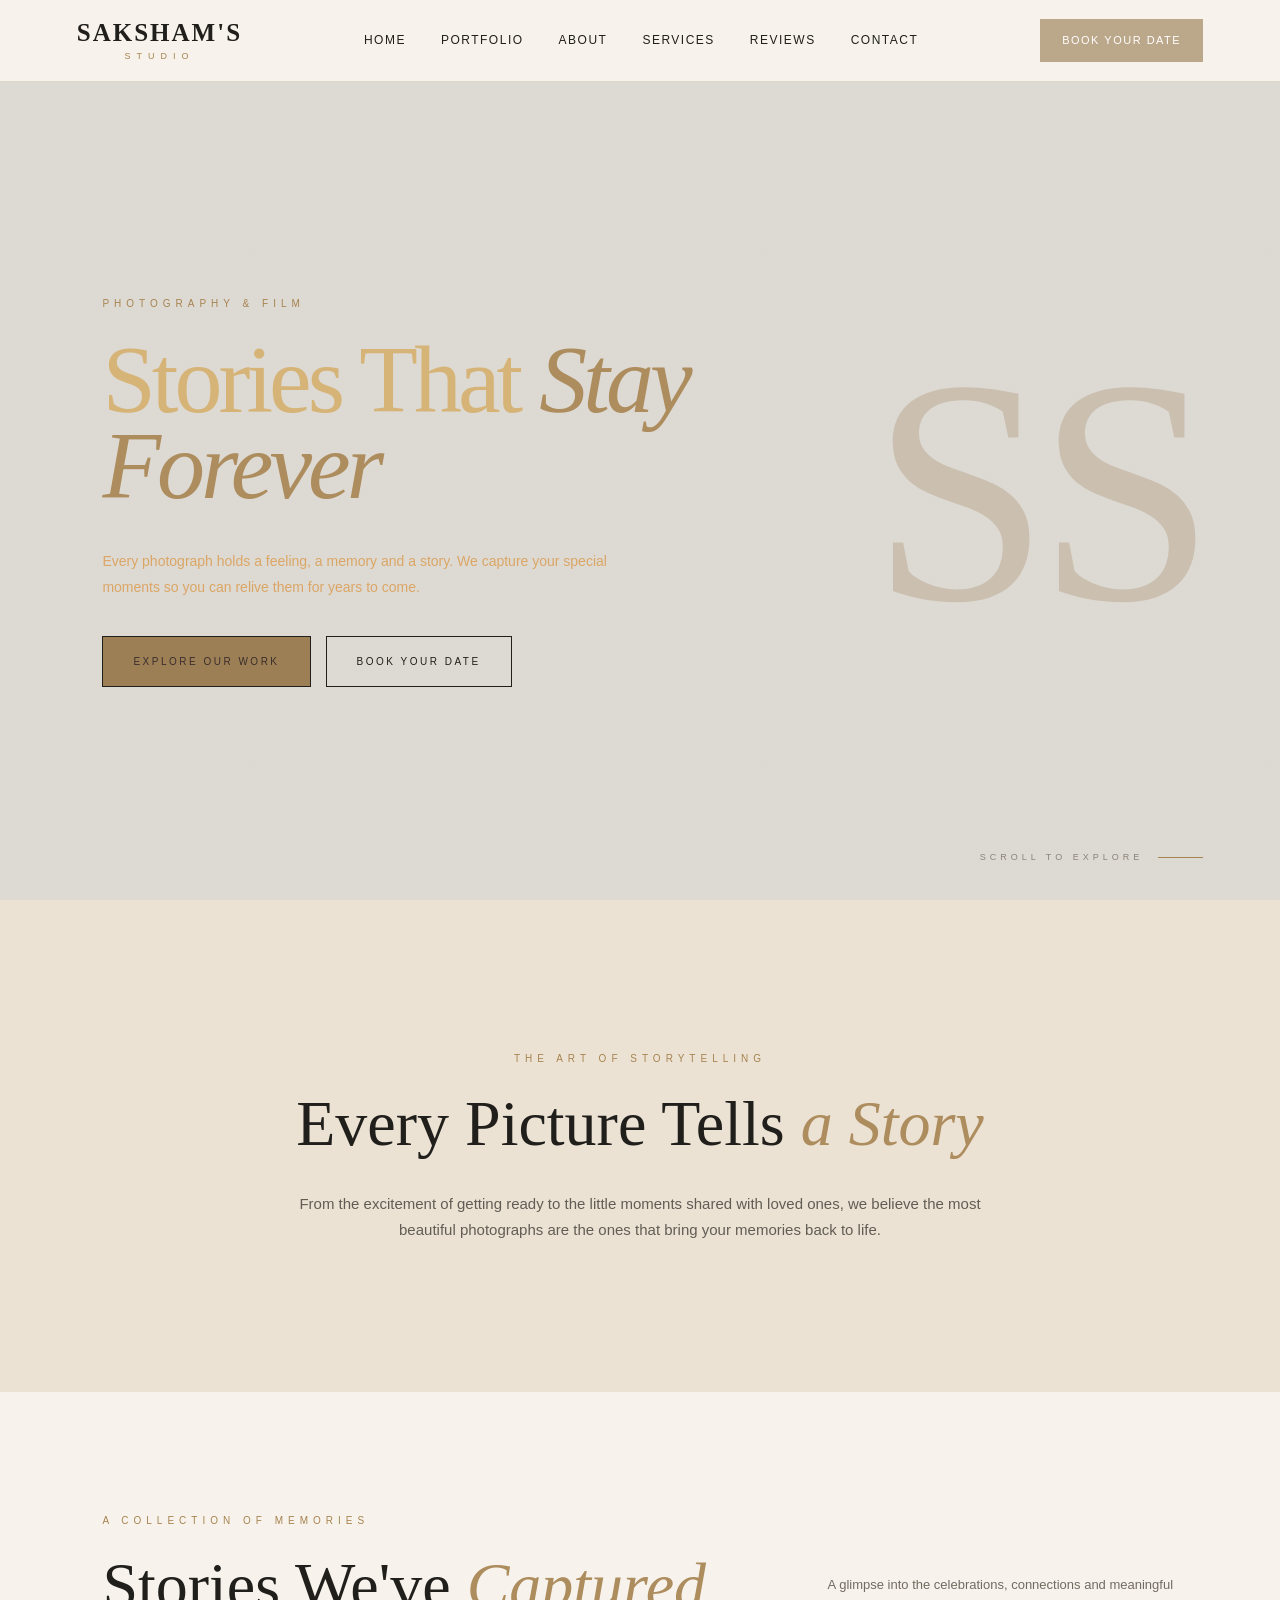
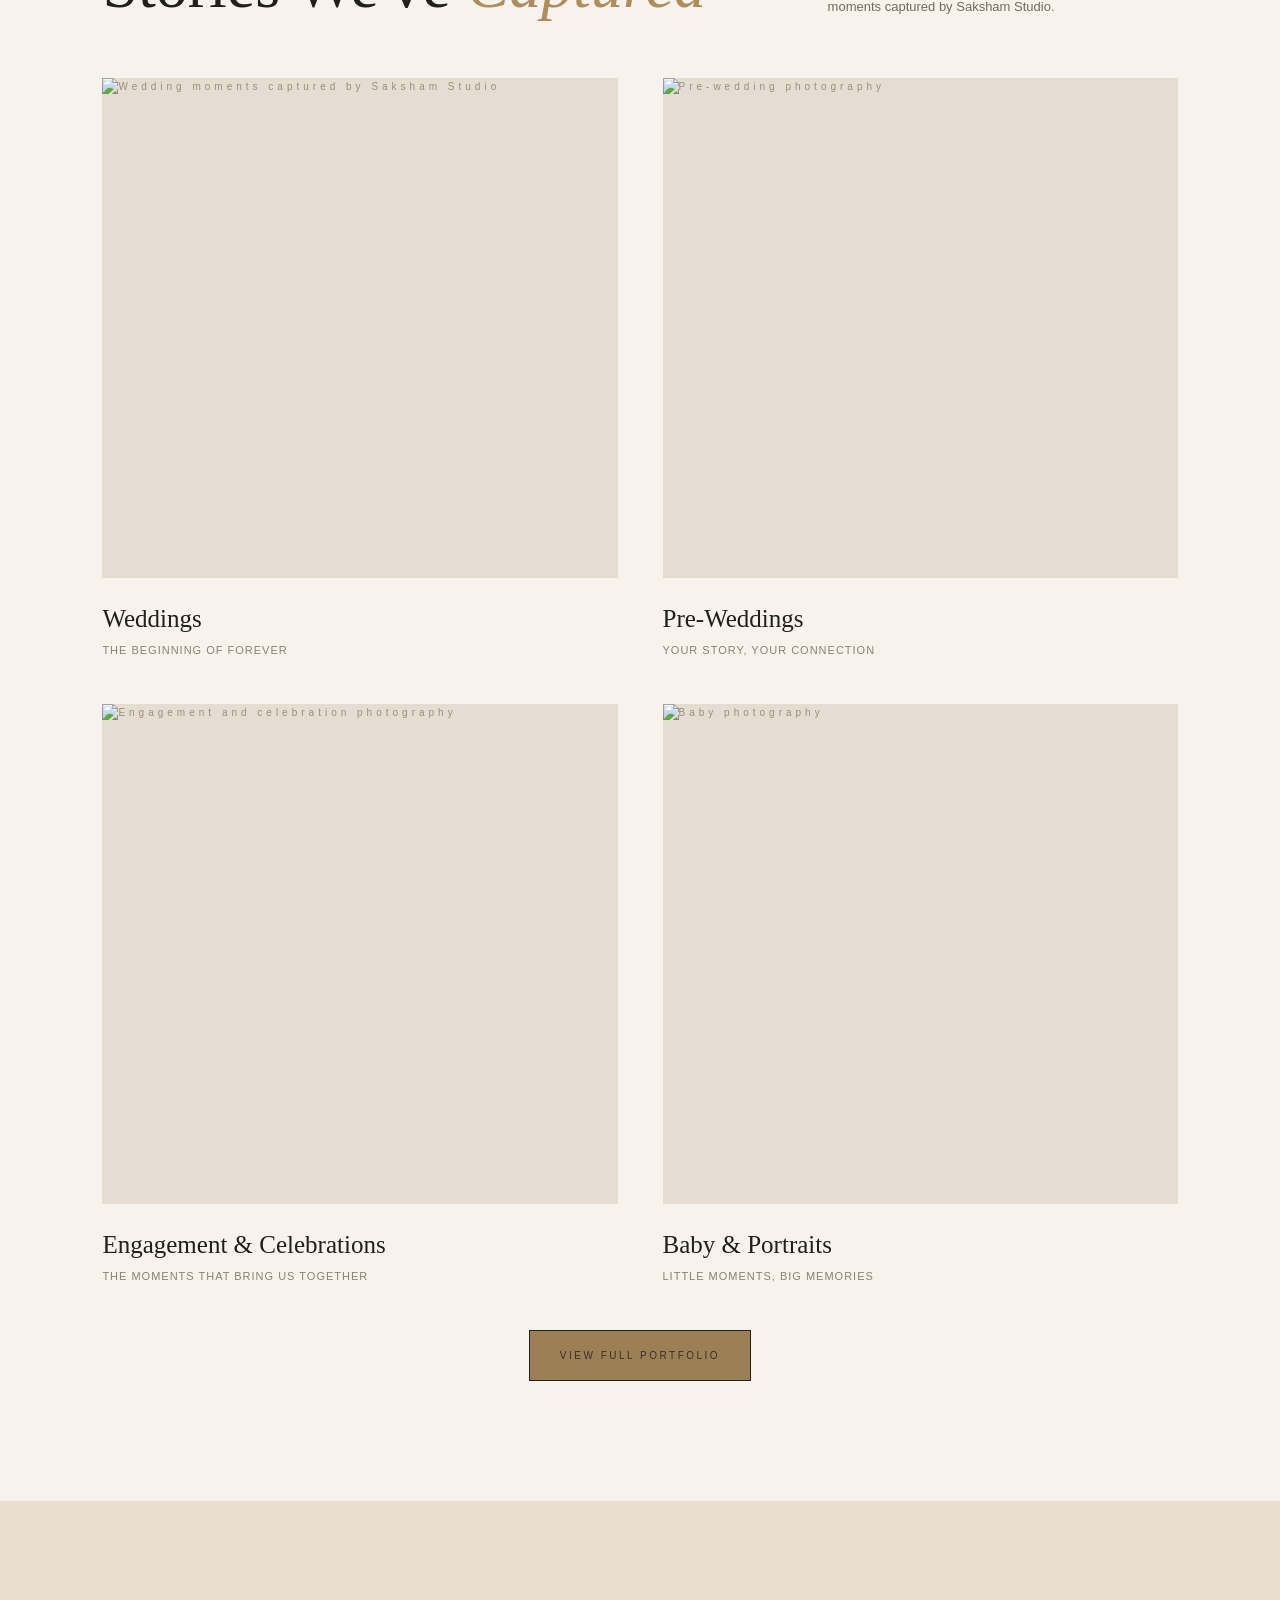
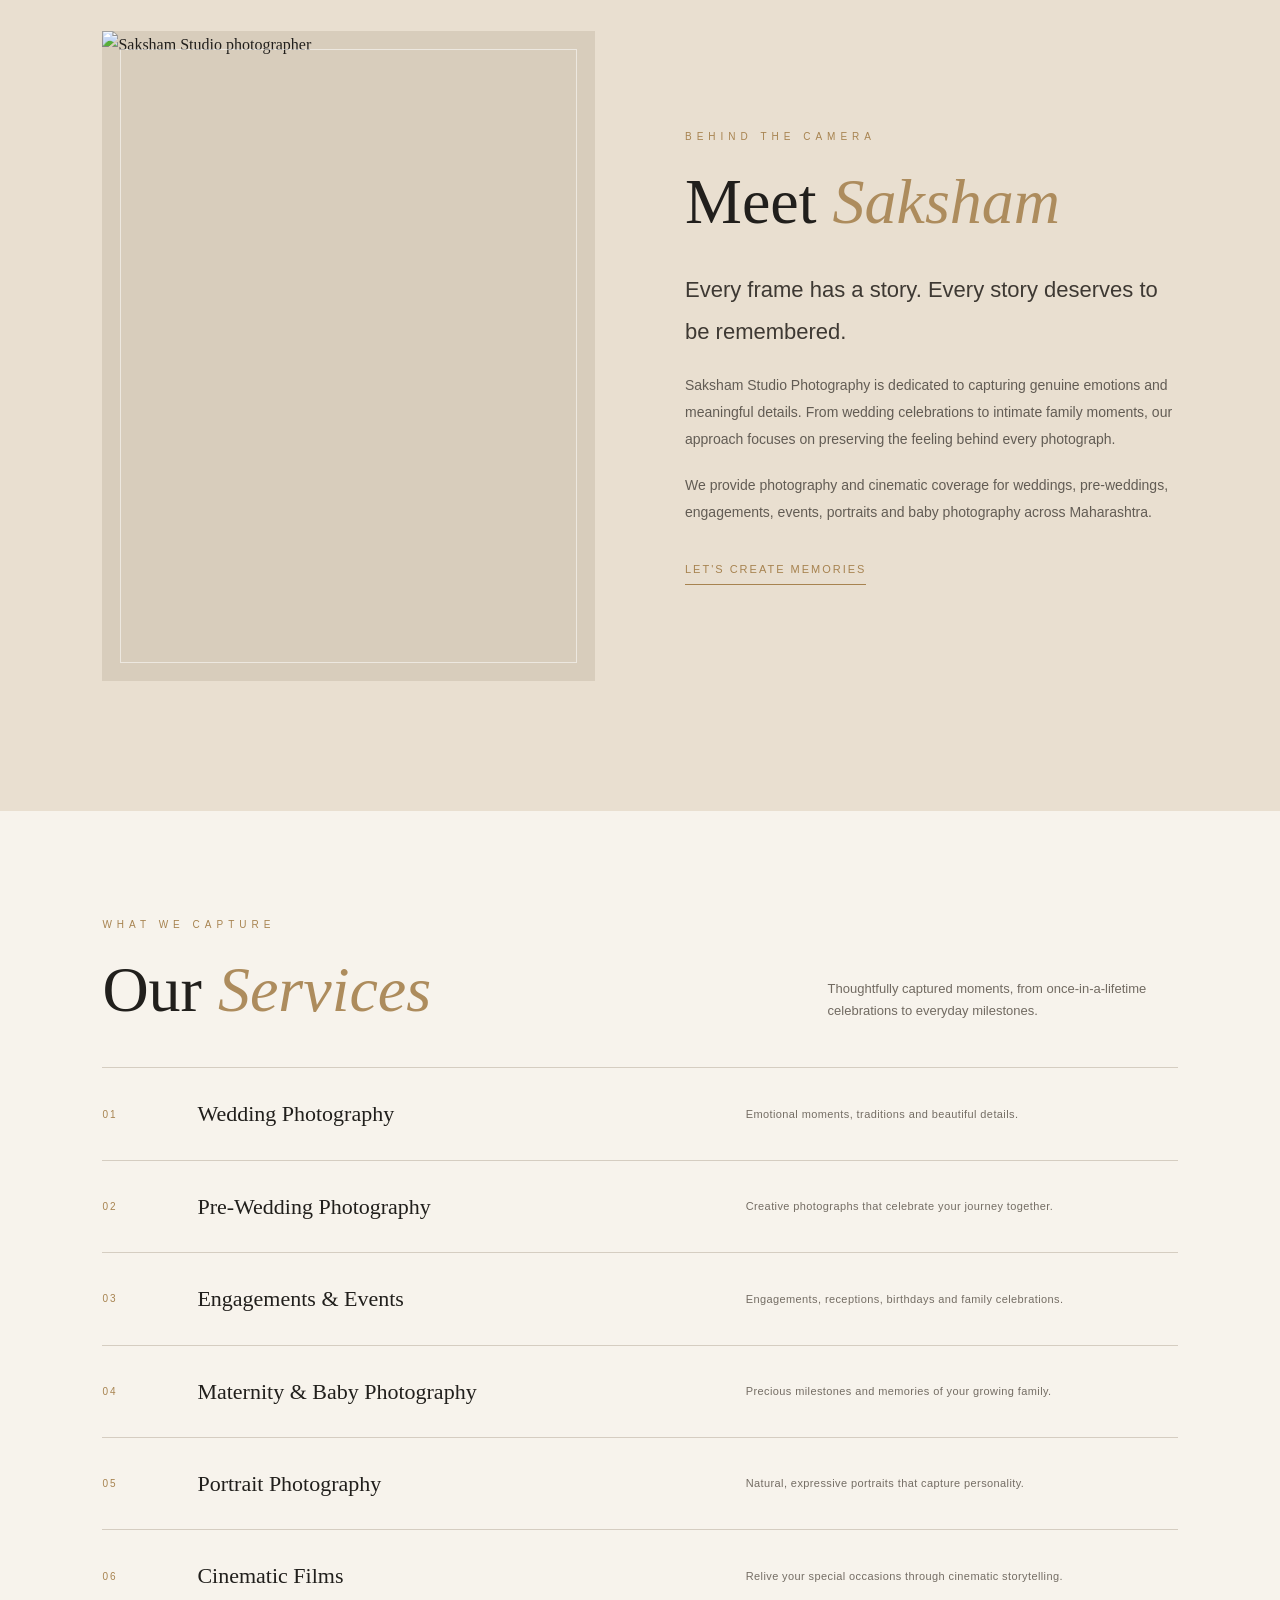
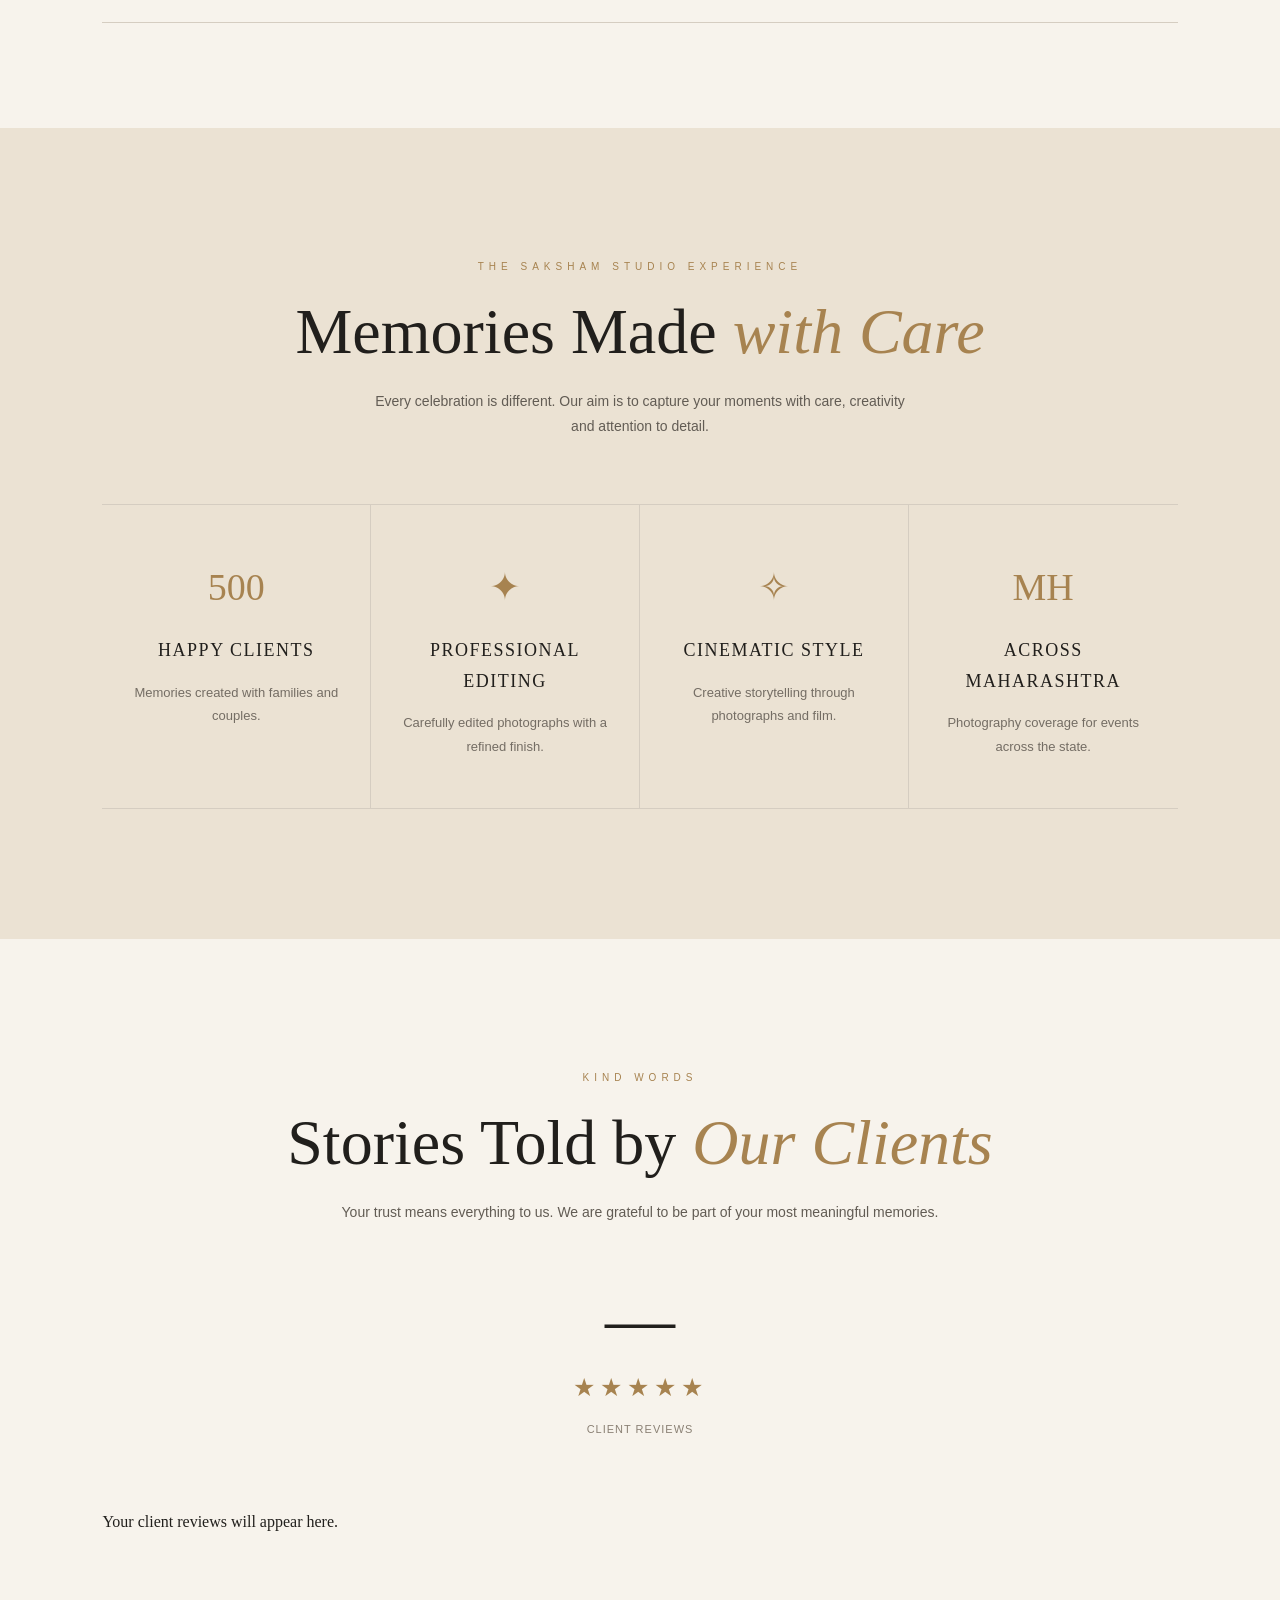
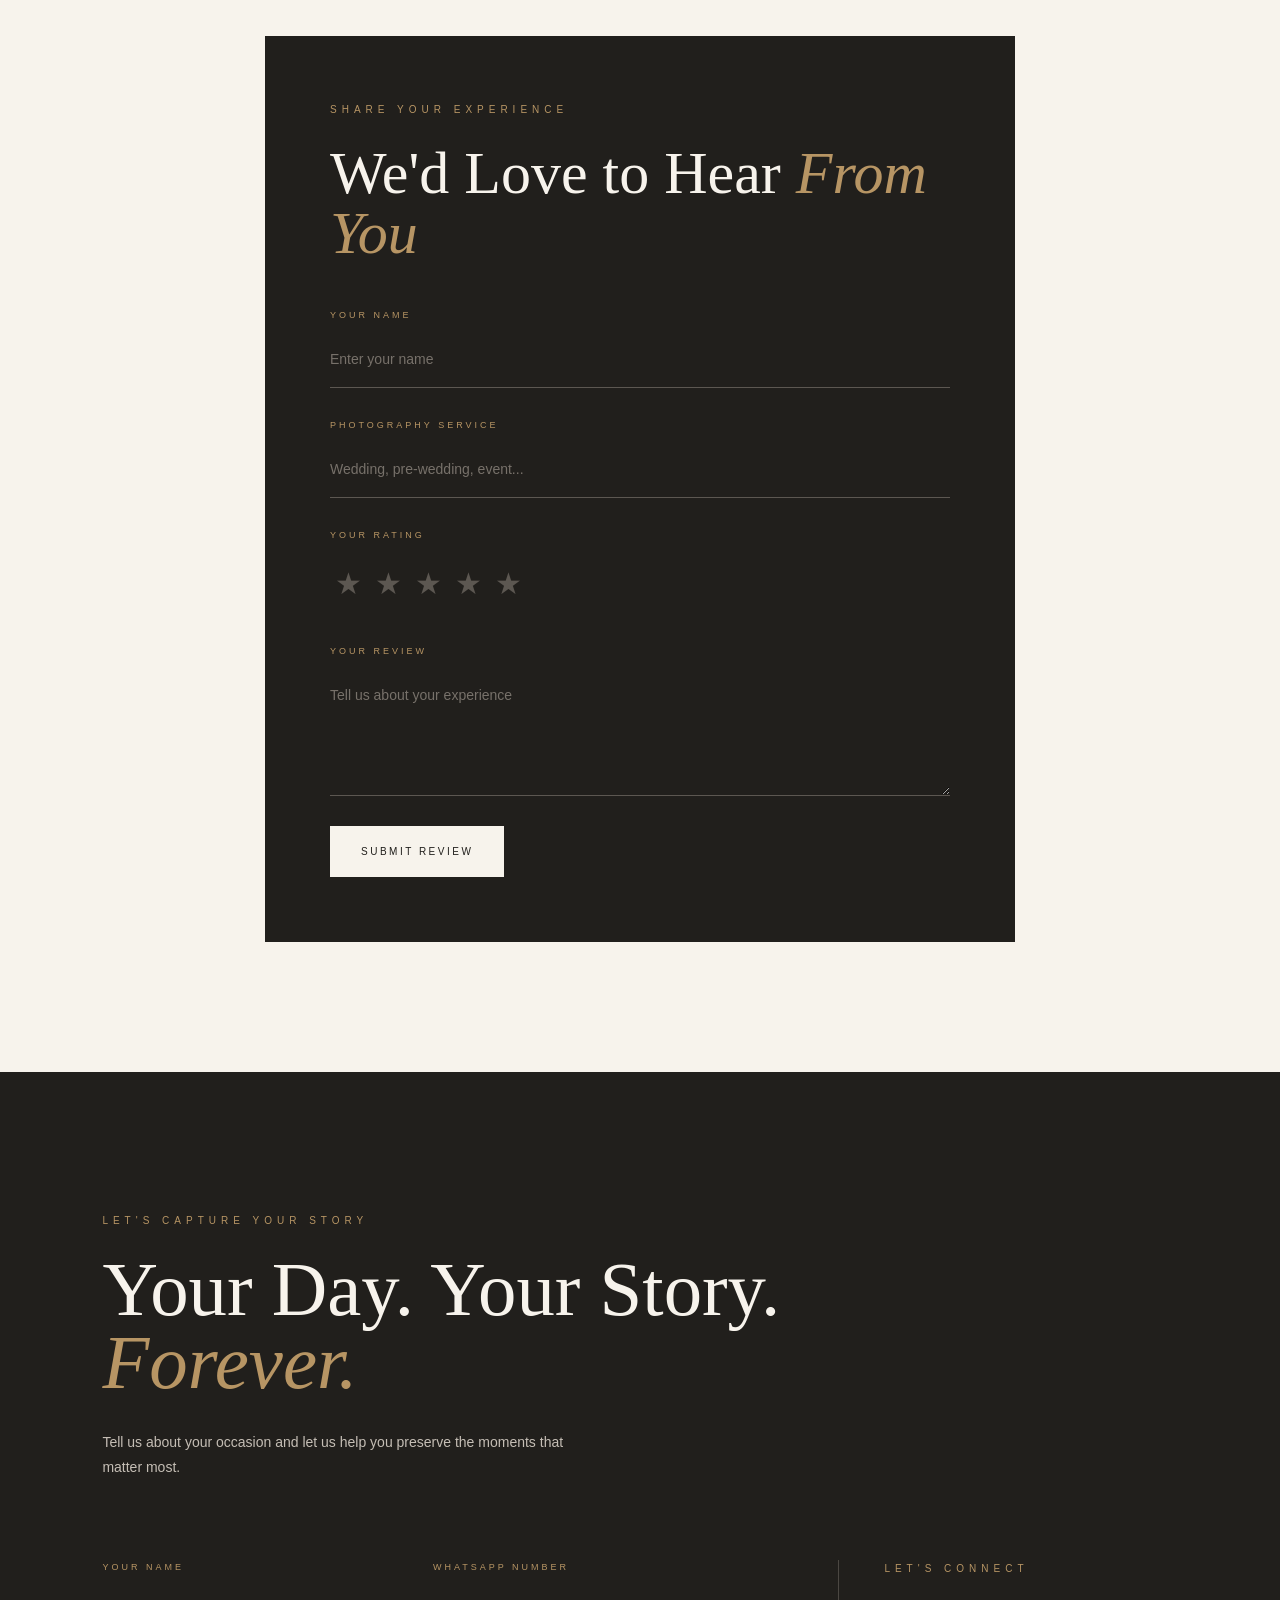
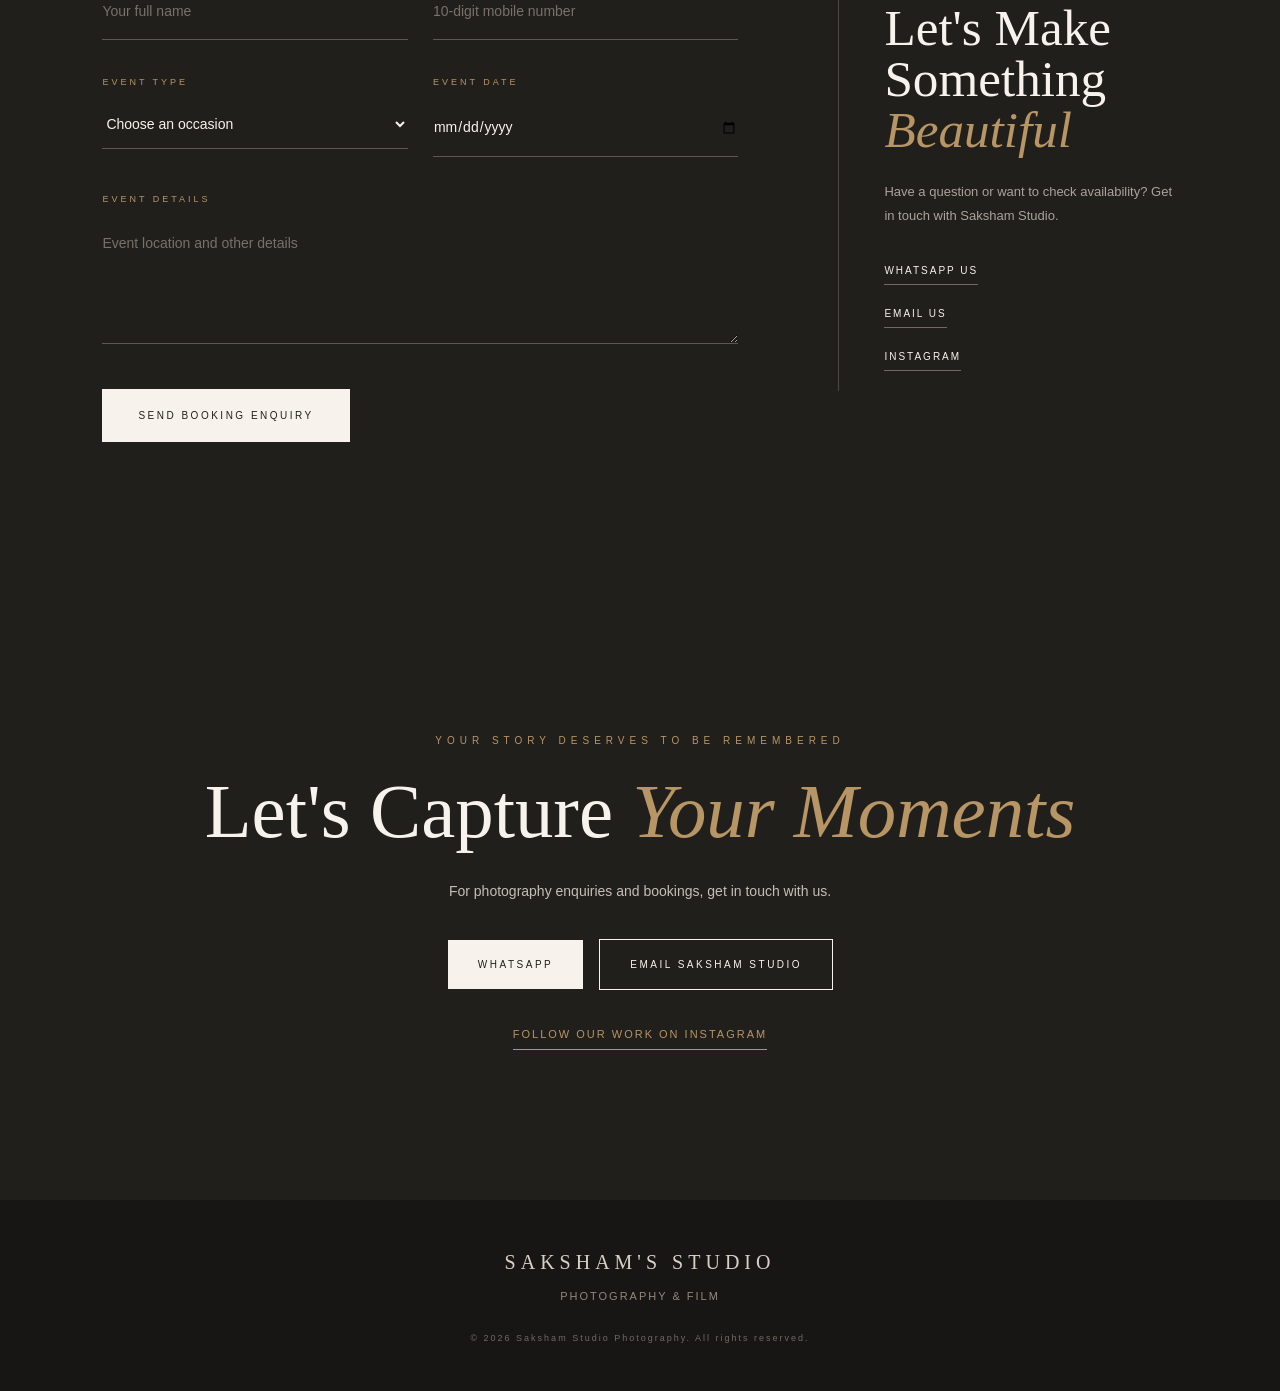
==== commit 3887b536: "Add files via upload" ====
--- a/index.html
+++ b/index.html
@@ -1,1438 +1,446 @@
 <!DOCTYPE html>
 <html lang="en">
-
 <head>
-
     <meta charset="UTF-8">
-
-    <meta name="viewport"
-          content="width=device-width, initial-scale=1.0">
-
-    <meta name="description"
-          content="Saksham's Studio — Wedding, Pre-Wedding, Event, Portrait and Cinematic Photography. Capturing genuine moments beautifully.">
-
-    <meta name="keywords"
-          content="Saksham's Studio, photography, wedding photography, pre-wedding photography, event photography, portrait photography, cinematic films, Maharashtra">
-
-    <meta name="author"
-          content="Saksham's Studio">
-
-    <title>Saksham's Studio | Photography & Film</title>
-
+    <meta name="viewport" content="width=device-width, initial-scale=1.0">
+    <title>Saksham Studio Photography | Weddings & Events</title>
+    <meta name="description" content="Wedding, pre-wedding, event, portrait and baby photography across Maharashtra.">
     <link rel="stylesheet" href="style.css">
-
 </head>
-
-
 <body>
 
-
-    <!-- =================================
-         NAVIGATION
-    ================================== -->
-
-    <header class="navbar">
-
-        <a href="#home"
-           class="logo"
-           aria-label="Saksham's Studio Home">
-
-            <span>SAKSHAM'S</span>
-
-            <small>STUDIO</small>
-
+<header class="navbar">
+    <a href="#home" class="logo">
+        <span>SAKSHAM'S</span>
+        <small>STUDIO</small>
+    </a>
+
+    <nav>
+        <a href="#home">Home</a>
+        <a href="#portfolio">Portfolio</a>
+        <a href="#about">About</a>
+        <a href="#services">Services</a>
+        <a href="#reviews">Reviews</a>
+        <a href="#contact">Contact</a>
+    </nav>
+
+    <a href="#booking" class="nav-button">Book Your Date</a>
+</header>
+
+<main>
+
+    <!-- HERO -->
+    <section class="hero" id="home">
+        <div class="hero-content">
+            <p class="section-label">PHOTOGRAPHY &amp; FILM</p>
+            <h1>Stories That <em>Stay Forever</em></h1>
+
+            <p class="hero-text">
+                Every photograph holds a feeling, a memory and a story.
+                We capture your special moments so you can relive them
+                for years to come.
+            </p>
+
+            <div class="hero-buttons">
+                <a href="#portfolio" class="button primary">Explore Our Work</a>
+                <a href="#booking" class="button secondary">Book Your Date</a>
+            </div>
+        </div>
+
+        <div class="hero-scroll">
+            <span>SCROLL TO EXPLORE</span>
+            <div></div>
+        </div>
+    </section>
+
+    <!-- INTRO / STORY -->
+    <section class="intro" id="stories">
+        <p class="section-label">THE ART OF STORYTELLING</p>
+        <h2>Every Picture Tells <em>a Story</em></h2>
+        <p>
+            From the excitement of getting ready to the little moments
+            shared with loved ones, we believe the most beautiful
+            photographs are the ones that bring your memories back to life.
+        </p>
+    </section>
+
+    <!-- PORTFOLIO AND STORY IMAGES -->
+    <section class="portfolio" id="portfolio">
+        <div class="section-heading">
+            <div>
+                <p class="section-label">A COLLECTION OF MEMORIES</p>
+                <h2>Stories We've <em>Captured</em></h2>
+            </div>
+            <p>
+                A glimpse into the celebrations, connections and
+                meaningful moments captured by Saksham Studio.
+            </p>
+        </div>
+
+        <div class="portfolio-grid">
+
+            <article class="portfolio-card">
+                <div class="photo-placeholder">
+                    <img src="images/story-wedding.jpg"
+                         alt="Wedding moments captured by Saksham Studio"
+                         class="portfolio-photo"
+                         loading="lazy">
+                </div>
+                <h3>Weddings</h3>
+                <p>THE BEGINNING OF FOREVER</p>
+            </article>
+
+            <article class="portfolio-card">
+                <div class="photo-placeholder">
+                    <img src="images/story-prewedding.jpg"
+                         alt="Pre-wedding photography"
+                         class="portfolio-photo"
+                         loading="lazy">
+                </div>
+                <h3>Pre-Weddings</h3>
+                <p>YOUR STORY, YOUR CONNECTION</p>
+            </article>
+
+            <article class="portfolio-card">
+                <div class="photo-placeholder">
+                    <img src="images/story-engagement-reception.jpg"
+                         alt="Engagement and celebration photography"
+                         class="portfolio-photo"
+                         loading="lazy">
+                </div>
+                <h3>Engagement & Celebrations</h3>
+                <p>THE MOMENTS THAT BRING US TOGETHER</p>
+            </article>
+
+            <article class="portfolio-card">
+                <div class="photo-placeholder">
+                    <img src="images/story-baby.jpg"
+                         alt="Baby photography"
+                         class="portfolio-photo"
+                         loading="lazy">
+                </div>
+                <h3>Baby &amp; Portraits</h3>
+                <p>LITTLE MOMENTS, BIG MEMORIES</p>
+            </article>
+
+        </div>
+
+        <p style="text-align:center; margin-top:45px;">
+            <a href="portfolio.html" class="button primary">View Full Portfolio</a>
+        </p>
+    </section>
+
+    <!-- ABOUT -->
+    <section class="about" id="about">
+        <div class="about-image">
+            <img src="images/saksham-about.jpg"
+                 alt="Saksham Studio photographer"
+                 loading="lazy">
+        </div>
+
+        <div class="about-text">
+            <p class="section-label">BEHIND THE CAMERA</p>
+            <h2>Meet <em>Saksham</em></h2>
+
+            <p class="about-intro">
+                Every frame has a story. Every story deserves to be remembered.
+            </p>
+
+            <p>
+                Saksham Studio Photography is dedicated to capturing
+                genuine emotions and meaningful details. From wedding
+                celebrations to intimate family moments, our approach
+                focuses on preserving the feeling behind every photograph.
+            </p>
+
+            <p>
+                We provide photography and cinematic coverage for
+                weddings, pre-weddings, engagements, events, portraits
+                and baby photography across Maharashtra.
+            </p>
+
+            <a href="#booking" class="text-link">Let's Create Memories</a>
+        </div>
+    </section>
+
+    <!-- SERVICES -->
+    <section class="services" id="services">
+        <div class="section-heading">
+            <div>
+                <p class="section-label">WHAT WE CAPTURE</p>
+                <h2>Our <em>Services</em></h2>
+            </div>
+            <p>
+                Thoughtfully captured moments, from once-in-a-lifetime
+                celebrations to everyday milestones.
+            </p>
+        </div>
+
+        <div class="services-list">
+            <article class="service">
+                <span>01</span>
+                <h3>Wedding Photography</h3>
+                <p>Emotional moments, traditions and beautiful details.</p>
+            </article>
+
+            <article class="service">
+                <span>02</span>
+                <h3>Pre-Wedding Photography</h3>
+                <p>Creative photographs that celebrate your journey together.</p>
+            </article>
+
+            <article class="service">
+                <span>03</span>
+                <h3>Engagements &amp; Events</h3>
+                <p>Engagements, receptions, birthdays and family celebrations.</p>
+            </article>
+
+            <article class="service">
+                <span>04</span>
+                <h3>Maternity &amp; Baby Photography</h3>
+                <p>Precious milestones and memories of your growing family.</p>
+            </article>
+
+            <article class="service">
+                <span>05</span>
+                <h3>Portrait Photography</h3>
+                <p>Natural, expressive portraits that capture personality.</p>
+            </article>
+
+            <article class="service">
+                <span>06</span>
+                <h3>Cinematic Films</h3>
+                <p>Relive your special occasions through cinematic storytelling.</p>
+            </article>
+        </div>
+    </section>
+
+    <!-- WHY CHOOSE US -->
+    <section class="why-choose">
+        <div class="why-header">
+            <p class="section-label">THE SAKSHAM STUDIO EXPERIENCE</p>
+            <h2>Memories Made <em>with Care</em></h2>
+            <p class="why-intro">
+                Every celebration is different. Our aim is to capture
+                your moments with care, creativity and attention to detail.
+            </p>
+        </div>
+
+        <div class="why-grid">
+            <article class="why-card">
+                <span class="why-number">500</span>
+                <h3>Happy Clients</h3>
+                <p>Memories created with families and couples.</p>
+            </article>
+
+            <article class="why-card">
+                <span class="why-number">✦</span>
+                <h3>Professional Editing</h3>
+                <p>Carefully edited photographs with a refined finish.</p>
+            </article>
+
+            <article class="why-card">
+                <span class="why-number">✧</span>
+                <h3>Cinematic Style</h3>
+                <p>Creative storytelling through photographs and film.</p>
+            </article>
+
+            <article class="why-card">
+                <span class="why-number">MH</span>
+                <h3>Across Maharashtra</h3>
+                <p>Photography coverage for events across the state.</p>
+            </article>
+        </div>
+    </section>
+
+    <!-- REVIEWS -->
+    <section class="reviews" id="reviews">
+        <div class="reviews-header">
+            <p class="section-label">KIND WORDS</p>
+            <h2>Stories Told by <em>Our Clients</em></h2>
+            <p class="reviews-intro">
+                Your trust means everything to us. We are grateful
+                to be part of your most meaningful memories.
+            </p>
+        </div>
+
+        <div class="rating-summary">
+            <div class="rating-number" id="averageRating">—</div>
+            <div class="rating-stars">★★★★★</div>
+            <p id="reviewCount">CLIENT REVIEWS</p>
+        </div>
+
+        <div class="reviews-grid" id="reviewsList">
+            <p>Your client reviews will appear here.</p>
+        </div>
+
+        <div class="write-review">
+            <p class="section-label">SHARE YOUR EXPERIENCE</p>
+            <h3>We'd Love to Hear <em>From You</em></h3>
+
+            <form id="reviewForm">
+                <div class="review-form-group">
+                    <label for="reviewName">YOUR NAME</label>
+                    <input type="text" id="reviewName" name="name"
+                           placeholder="Enter your name" required>
+                </div>
+
+                <div class="review-form-group">
+                    <label for="reviewService">PHOTOGRAPHY SERVICE</label>
+                    <input type="text" id="reviewService" name="service"
+                           placeholder="Wedding, pre-wedding, event..." required>
+                </div>
+
+                <div class="review-form-group">
+                    <label>YOUR RATING</label>
+                    <div class="star-rating">
+                        <input type="radio" id="star5" name="rating" value="5" required>
+                        <label for="star5">★</label>
+
+                        <input type="radio" id="star4" name="rating" value="4">
+                        <label for="star4">★</label>
+
+                        <input type="radio" id="star3" name="rating" value="3">
+                        <label for="star3">★</label>
+
+                        <input type="radio" id="star2" name="rating" value="2">
+                        <label for="star2">★</label>
+
+                        <input type="radio" id="star1" name="rating" value="1">
+                        <label for="star1">★</label>
+                    </div>
+                </div>
+
+                <div class="review-form-group">
+                    <label for="reviewMessage">YOUR REVIEW</label>
+                    <textarea id="reviewMessage" name="message" rows="4"
+                              placeholder="Tell us about your experience"
+                              required></textarea>
+                </div>
+
+                <button type="submit" class="review-button">Submit Review</button>
+            </form>
+        </div>
+    </section>
+
+    <!-- BOOKING -->
+    <section class="booking" id="booking">
+        <div class="booking-header">
+            <p class="section-label">LET'S CAPTURE YOUR STORY</p>
+            <h2>Your Day. Your Story. <em>Forever.</em></h2>
+            <p class="booking-intro">
+                Tell us about your occasion and let us help you preserve
+                the moments that matter most.
+            </p>
+        </div>
+
+        <div class="booking-content">
+            <form class="booking-form" id="bookingForm">
+                <div class="form-group">
+                    <label for="bookingName">YOUR NAME</label>
+                    <input type="text" id="bookingName" name="name"
+                           placeholder="Your full name" required>
+                </div>
+
+                <div class="form-group">
+                    <label for="bookingPhone">WHATSAPP NUMBER</label>
+                    <input type="tel" id="bookingPhone" name="phone"
+                           placeholder="10-digit mobile number"
+                           pattern="[0-9]{10}" maxlength="10" required>
+                </div>
+
+                <div class="form-group">
+                    <label for="bookingEvent">EVENT TYPE</label>
+                    <select id="bookingEvent" name="event" required>
+                        <option value="">Choose an occasion</option>
+                        <option>Wedding</option>
+                        <option>Pre-Wedding</option>
+                        <option>Engagement</option>
+                        <option>Birthday or Event</option>
+                        <option>Maternity or Baby Shoot</option>
+                        <option>Portrait</option>
+                        <option>Other</option>
+                    </select>
+                </div>
+
+                <div class="form-group">
+                    <label for="bookingDate">EVENT DATE</label>
+                    <input type="date" id="bookingDate" name="date">
+                </div>
+
+                <div class="form-group full-width">
+                    <label for="bookingMessage">EVENT DETAILS</label>
+                    <textarea id="bookingMessage" name="message"
+                              rows="4"
+                              placeholder="Event location and other details"></textarea>
+                </div>
+
+                <button type="submit" class="booking-button">
+                    Send Booking Enquiry
+                </button>
+            </form>
+
+            <aside class="booking-contact">
+                <p class="section-label">LET'S CONNECT</p>
+                <h3>Let's Make Something <em>Beautiful</em></h3>
+                <p>
+                    Have a question or want to check availability?
+                    Get in touch with Saksham Studio.
+                </p>
+
+                <a class="contact-link"
+                   href="https://wa.me/917841080180"
+                   target="_blank" rel="noopener noreferrer">WhatsApp Us</a>
+
+                <a class="contact-link"
+                   href="mailto:sakshamstudio7779@gmail.com">Email Us</a>
+
+                <a class="contact-link"
+                   href="https://www.instagram.com/sakshams_studio/"
+                   target="_blank" rel="noopener noreferrer">Instagram</a>
+            </aside>
+        </div>
+    </section>
+
+    <!-- CONTACT -->
+    <section class="contact" id="contact">
+        <p class="section-label">YOUR STORY DESERVES TO BE REMEMBERED</p>
+        <h2>Let's Capture <em>Your Moments</em></h2>
+        <p>For photography enquiries and bookings, get in touch with us.</p>
+
+        <div class="contact-buttons">
+            <a href="https://wa.me/917841080180"
+               class="button primary"
+               target="_blank" rel="noopener noreferrer">WhatsApp</a>
+
+            <a href="mailto:sakshamstudio7779@gmail.com"
+               class="button secondary">Email Saksham Studio</a>
+        </div>
+
+        <a class="instagram"
+           href="https://www.instagram.com/sakshams_studio/"
+           target="_blank" rel="noopener noreferrer">
+            Follow Our Work on Instagram
         </a>
-
-
-        <nav aria-label="Main Navigation">
-
-            <a href="#home">Home</a>
-
-            <a href="#portfolio">Portfolio</a>
-
-            <a href="#about">About</a>
-
-            <a href="#services">Services</a>
-
-            <a href="#contact">Contact</a>
-
-        </nav>
-
-
-        <a href="#booking"
-           class="nav-button">
-
-            Book Your Date
-
-        </a>
-
-    </header>
-
-
-
-    <main>
-
-
-        <!-- =================================
-             HERO SECTION
-        ================================== -->
-
-        <section id="home"
-                 class="hero">
-
-
-            <div class="hero-content">
-
-
-                <p class="eyebrow">
-                    PHOTOGRAPHY & FILM
-                </p>
-
-
-                <h1>
-
-                    Stories that<br>
-
-                    <em>stay forever.</em>
-
-                </h1>
-
-
-                <p class="hero-text">
-
-                    We capture the emotions, people and little moments
-                    that make your story uniquely yours.
-
-                </p>
-
-
-                <div class="hero-buttons">
-
-
-                    <a href="#portfolio"
-                       class="button primary">
-
-                        Explore Our Work
-
-                    </a>
-
-
-                    <a href="#booking"
-                       class="button secondary">
-
-                        Book Your Date
-
-                    </a>
-
-
-                </div>
-
-
-            </div>
-
-
-            <div class="hero-scroll"
-                 aria-hidden="true">
-
-                <span>
-                    SCROLL TO EXPLORE
-                </span>
-
-                <div></div>
-
-            </div>
-
-
-        </section>
-
-
-
-        <!-- =================================
-             INTRODUCTION
-        ================================== -->
-
-        <section class="intro">
-
-
-            <p class="section-label">
-                SAKSHAM'S STUDIO
-            </p>
-
-
-            <h2>
-
-                More than photographs.<br>
-
-                <em>Memories with a soul.</em>
-
-            </h2>
-
-
-            <p>
-
-                From quiet glances to unforgettable celebrations,
-                we turn genuine moments into photographs and films
-                you will want to experience again and again.
-
-            </p>
-
-
-        </section>
-
-
-
-        <!-- =================================
-             PORTFOLIO
-        ================================== -->
-
-        <section id="portfolio"
-                 class="portfolio">
-
-
-            <div class="section-heading">
-
-
-                <div>
-
-                    <p class="section-label">
-                        SELECTED WORK
-                    </p>
-
-
-                    <h2>
-
-                        Our <em>Stories</em>
-
-                    </h2>
-
-                </div>
-
-
-                <p>
-
-                    A glimpse into the moments we've been trusted
-                    to preserve.
-
-                </p>
-
-
-            </div>
-
-
-
-            <div class="portfolio-grid">
-
-
-                <!-- WEDDING -->
-
-                <div class="portfolio-card">
-
-
-                    <div class="photo-placeholder"
-                         role="img"
-                         aria-label="Wedding photography placeholder">
-
-                        <span>
-                            YOUR PHOTO
-                        </span>
-
-                    </div>
-
-
-                    <h3>
-                        Weddings
-                    </h3>
-
-
-                    <p>
-                        Love • Emotion • Celebration
-                    </p>
-
-
-                </div>
-
-
-
-                <!-- PRE-WEDDING -->
-
-                <div class="portfolio-card">
-
-
-                    <div class="photo-placeholder"
-                         role="img"
-                         aria-label="Pre-wedding photography placeholder">
-
-                        <span>
-                            YOUR PHOTO
-                        </span>
-
-                    </div>
-
-
-                    <h3>
-                        Pre-Weddings
-                    </h3>
-
-
-                    <p>
-                        Connection • Chemistry • Stories
-                    </p>
-
-
-                </div>
-
-
-
-                <!-- EVENTS -->
-
-                <div class="portfolio-card">
-
-
-                    <div class="photo-placeholder"
-                         role="img"
-                         aria-label="Event photography placeholder">
-
-                        <span>
-                            YOUR PHOTO
-                        </span>
-
-                    </div>
-
-
-                    <h3>
-                        Events
-                    </h3>
-
-
-                    <p>
-                        Energy • People • Moments
-                    </p>
-
-
-                </div>
-
-
-
-                <!-- PORTRAITS -->
-
-                <div class="portfolio-card">
-
-
-                    <div class="photo-placeholder"
-                         role="img"
-                         aria-label="Portrait photography placeholder">
-
-                        <span>
-                            YOUR PHOTO
-                        </span>
-
-                    </div>
-
-
-                    <h3>
-                        Portraits
-                    </h3>
-
-
-                    <p>
-                        Personality • Style • Expression
-                    </p>
-
-
-                </div>
-
-
-            </div>
-
-
-        </section>
-
-
-
-        <!-- =================================
-             ABOUT SAKSHAM
-        ================================== -->
-
-        <section id="about"
-                 class="about">
-
-
-            <div class="about-image">
-
-
-                <img
-                    src="images/saksham-about.jpg"
-                    alt="Saksham, photographer at Saksham's Studio"
-                    loading="lazy">
-
-
-            </div>
-
-
-
-            <div class="about-text">
-
-
-                <p class="section-label">
-
-                    MEET THE PERSON BEHIND THE CAMERA
-
-                </p>
-
-
-                <h2>
-
-                    About <em>Saksham.</em>
-
-                </h2>
-
-
-                <p class="about-intro">
-
-                    Hi, I'm Saksham — the person behind the camera
-                    at Saksham's Studio.
-
-                </p>
-
-
-                <p>
-
-                    For me, photography is more than just taking
-                    pictures. It is a way of connecting with people,
-                    understanding their stories and preserving the
-                    moments that matter most.
-
-                </p>
-
-
-                <p>
-
-                    I believe the most beautiful photographs happen
-                    naturally. My approach is simple — keep things
-                    comfortable, genuine and effortless, so every
-                    photograph reflects the real emotions of the moment.
-
-                </p>
-
-
-                <p>
-
-                    Whether it is a wedding, pre-wedding celebration,
-                    event or personal portrait, I focus on capturing
-                    genuine emotions, meaningful details and the little
-                    moments that might otherwise be forgotten.
-
-                </p>
-
-
-                <p>
-
-                    At Saksham's Studio, every photograph is created
-                    with creativity, patience and attention to detail —
-                    because your memories deserve to be preserved
-                    beautifully.
-
-                </p>
-
-
-                <a href="#booking"
-                   class="text-link">
-
-                    Let's create something beautiful →
-
-                </a>
-
-
-            </div>
-
-
-        </section>
-
-
-
-        <!-- =================================
-             SERVICES
-        ================================== -->
-
-        <section id="services"
-                 class="services">
-
-
-            <div class="section-heading">
-
-
-                <div>
-
-
-                    <p class="section-label">
-                        WHAT WE DO
-                    </p>
-
-
-                    <h2>
-
-                        Our <em>Services</em>
-
-                    </h2>
-
-
-                </div>
-
-
-                <p>
-
-                    Thoughtfully captured.
-                    Beautifully remembered.
-
-                </p>
-
-
-            </div>
-
-
-
-            <div class="services-list">
-
-
-                <!-- SERVICE 01 -->
-
-                <div class="service">
-
-
-                    <span>
-                        01
-                    </span>
-
-
-                    <h3>
-                        Wedding Photography
-                    </h3>
-
-
-                    <p>
-                        Your rituals. Our responsibility.
-                    </p>
-
-
-                </div>
-
-
-
-                <!-- SERVICE 02 -->
-
-                <div class="service">
-
-
-                    <span>
-                        02
-                    </span>
-
-
-                    <h3>
-                        Pre-Wedding Photography
-                    </h3>
-
-
-                    <p>
-                        Your chemistry. Our frame.
-                    </p>
-
-
-                </div>
-
-
-
-                <!-- SERVICE 03 -->
-
-                <div class="service">
-
-
-                    <span>
-                        03
-                    </span>
-
-
-                    <h3>
-                        Birthday Photography
-                    </h3>
-
-
-                    <p>
-                        Your celebration. Our memories.
-                    </p>
-
-
-                </div>
-
-
-
-                <!-- SERVICE 04 -->
-
-                <div class="service">
-
-
-                    <span>
-                        04
-                    </span>
-
-
-                    <h3>
-                        Event Photography
-                    </h3>
-
-
-                    <p>
-                        Every moment. Beautifully captured.
-                    </p>
-
-
-                </div>
-
-
-
-                <!-- SERVICE 05 -->
-
-                <div class="service">
-
-
-                    <span>
-                        05
-                    </span>
-
-
-                    <h3>
-                        Maternity Photography
-                    </h3>
-
-
-                    <p>
-                        A beautiful chapter, preserved forever.
-                    </p>
-
-
-                </div>
-
-
-
-                <!-- SERVICE 06 -->
-
-                <div class="service">
-
-
-                    <span>
-                        06
-                    </span>
-
-
-                    <h3>
-                        Portrait Photography
-                    </h3>
-
-
-                    <p>
-                        Your personality. Our perspective.
-                    </p>
-
-
-                </div>
-
-
-
-                <!-- SERVICE 07 -->
-
-                <div class="service">
-
-
-                    <span>
-                        07
-                    </span>
-
-
-                    <h3>
-                        Cinematic Films & Reels
-                    </h3>
-
-
-                    <p>
-                        Your story, brought to life.
-                    </p>
-
-
-                </div>
-
-
-
-                <!-- SERVICE 08 -->
-
-                <div class="service">
-
-
-                    <span>
-                        08
-                    </span>
-
-
-                    <h3>
-                        Couple & Family Photography
-                    </h3>
-
-
-                    <p>
-                        Moments that feel like home.
-                    </p>
-
-
-                </div>
-
-
-
-                <!-- SERVICE 09 -->
-
-                <div class="service">
-
-
-                    <span>
-                        09
-                    </span>
-
-
-                    <h3>
-                        Baby Photography
-                    </h3>
-
-
-                    <p>
-                        Little moments. Lasting memories.
-                    </p>
-
-
-                </div>
-
-
-
-                <!-- SERVICE 10 -->
-
-                <div class="service">
-
-
-                    <span>
-                        10
-                    </span>
-
-
-                    <h3>
-                        Engagement Photography
-                    </h3>
-
-
-                    <p>
-                        A beautiful beginning. Beautifully captured.
-                    </p>
-
-
-                </div>
-
-
-            </div>
-
-
-        </section>
-
-
-
-        <!-- =================================
-             WHY CHOOSE US
-        ================================== -->
-
-        <section id="why-us"
-                 class="why-choose">
-
-
-            <div class="why-header">
-
-
-                <p class="section-label">
-
-                    WHY CHOOSE US
-
-                </p>
-
-
-                <h2>
-
-                    Why <em>Saksham's Studio?</em>
-
-                </h2>
-
-
-                <p class="why-intro">
-
-                    More than photographs — a thoughtful approach
-                    to capturing moments that matter.
-
-                </p>
-
-
-            </div>
-
-
-
-            <div class="why-grid">
-
-
-                <!-- CARD 01 -->
-
-                <div class="why-card">
-
-
-                    <span class="why-number">
-                        100%
-                    </span>
-
-
-                    <h3>
-                        Personal Attention
-                    </h3>
-
-
-                    <p>
-
-                        A personal approach to every celebration,
-                        story and special moment.
-
-                    </p>
-
-
-                </div>
-
-
-
-                <!-- CARD 02 -->
-
-                <div class="why-card">
-
-
-                    <span class="why-icon">
-                        ✦
-                    </span>
-
-
-                    <h3>
-                        Professional Editing
-                    </h3>
-
-
-                    <p>
-
-                        Carefully edited photographs with attention
-                        to colour, detail and overall finish.
-
-                    </p>
-
-
-                </div>
-
-
-
-                <!-- CARD 03 -->
-
-                <div class="why-card">
-
-
-                    <span class="why-icon">
-                        ◌
-                    </span>
-
-
-                    <h3>
-                        Cinematic Photography
-                    </h3>
-
-
-                    <p>
-
-                        A creative visual approach that gives your
-                        photographs a polished and timeless feel.
-
-                    </p>
-
-
-                </div>
-
-
-
-                <!-- CARD 04 -->
-
-                <div class="why-card">
-
-
-                    <span class="why-icon">
-                        ⌖
-                    </span>
-
-
-                    <h3>
-                        On-Location Coverage
-                    </h3>
-
-
-                    <p>
-
-                        Photography coverage wherever your special
-                        moments take place.
-
-                    </p>
-
-
-                </div>
-
-
-            </div>
-
-
-        </section>
-
-
-
-        <!-- =================================
-             BOOKING
-        ================================== -->
-
-        <section id="booking"
-                 class="booking">
-
-
-            <div class="booking-header">
-
-
-                <p class="section-label">
-
-                    BOOK YOUR DATE
-
-                </p>
-
-
-                <h2>
-
-                    Let's capture<br>
-
-                    <em>your story.</em>
-
-                </h2>
-
-
-                <p class="booking-intro">
-
-                    Tell us a little about your celebration.
-                    We'll get back to you with the details.
-
-                </p>
-
-
-            </div>
-
-
-
-            <div class="booking-content">
-
-
-                <!-- BOOKING FORM -->
-
-                <form class="booking-form"
-                      id="bookingForm">
-
-
-                    <div class="form-group">
-
-
-                        <label for="name">
-                            YOUR NAME
-                        </label>
-
-
-                        <input
-                            type="text"
-                            id="name"
-                            name="name"
-                            placeholder="Enter your name"
-                            autocomplete="name"
-                            required>
-
-
-                    </div>
-
-
-
-                    <div class="form-group">
-
-
-                        <label for="phone">
-                            WHATSAPP NUMBER
-                        </label>
-
-
-                        <input
-                            type="tel"
-                            id="phone"
-                            name="phone"
-                            placeholder="Enter your WhatsApp number"
-                            autocomplete="tel"
-                            inputmode="numeric"
-                            pattern="[0-9]{10}"
-                            maxlength="10"
-                            required>
-
-
-                    </div>
-
-
-
-                    <div class="form-group">
-
-
-                        <label for="event">
-                            EVENT TYPE
-                        </label>
-
-
-                        <select id="event"
-                                name="event"
-                                required>
-
-
-                            <option value="">
-                                Select your event
-                            </option>
-
-
-                            <option value="Wedding">
-                                Wedding
-                            </option>
-
-
-                            <option value="Pre-Wedding">
-                                Pre-Wedding
-                            </option>
-
-
-                            <option value="Birthday">
-                                Birthday
-                            </option>
-
-
-                            <option value="Event">
-                                Event
-                            </option>
-
-
-                            <option value="Maternity">
-                                Maternity
-                            </option>
-
-
-                            <option value="Portrait">
-                                Portrait
-                            </option>
-
-
-                            <option value="Films & Reels">
-                                Films & Reels
-                            </option>
-
-
-                            <option value="Couple & Family">
-                                Couple & Family
-                            </option>
-
-
-                            <option value="Baby Shoot">
-                                Baby Shoot
-                            </option>
-
-
-                            <option value="Engagement">
-                                Engagement
-                            </option>
-
-
-                            <option value="Other">
-                                Other
-                            </option>
-
-
-                        </select>
-
-
-                    </div>
-
-
-
-                    <div class="form-group">
-
-
-                        <label for="date">
-                            EVENT DATE
-                        </label>
-
-
-                        <input
-                            type="date"
-                            id="date"
-                            name="date"
-                            required>
-
-
-                    </div>
-
-
-
-                    <div class="form-group full-width">
-
-
-                        <label for="message">
-                            TELL US MORE
-                        </label>
-
-
-                        <textarea
-                            id="message"
-                            name="message"
-                            rows="5"
-                            placeholder="Tell us about your event..."></textarea>
-
-
-                    </div>
-
-
-
-                    <button
-                        type="submit"
-                        class="booking-button">
-
-                        SEND ENQUIRY →
-
-                    </button>
-
-
-                </form>
-
-
-
-                <!-- DIRECT CONTACT -->
-
-                <div class="booking-contact">
-
-
-                    <p class="section-label">
-
-                        GET IN TOUCH
-
-                    </p>
-
-
-                    <h3>
-
-                        Have a date<br>
-
-                        <em>in mind?</em>
-
-                    </h3>
-
-
-                    <p>
-
-                        You can also reach us directly through
-                        WhatsApp or email.
-
-                    </p>
-
-
-
-                    <a
-                        href="https://wa.me/917841080180"
-                        target="_blank"
-                        rel="noopener noreferrer"
-                        class="contact-link">
-
-                        WhatsApp Us →
-
-                    </a>
-
-
-
-                    <a
-                        href="mailto:sakshamstudio7779@gmail.com"
-                        class="contact-link">
-
-                        Send an Email →
-
-                    </a>
-
-
-
-                    <a
-                        href="https://www.instagram.com/sakshams_studio"
-                        target="_blank"
-                        rel="noopener noreferrer"
-                        class="contact-link">
-
-                        Instagram →
-
-                    </a>
-
-
-                </div>
-
-
-            </div>
-
-
-        </section>
-
-
-
-        <!-- =================================
-             FINAL CONTACT
-        ================================== -->
-
-        <section id="contact"
-                 class="contact">
-
-
-            <p class="section-label">
-
-                LET'S CREATE
-
-            </p>
-
-
-            <h2>
-
-                Your story deserves<br>
-
-                <em>to be remembered.</em>
-
-            </h2>
-
-
-            <p>
-
-                Have a date in mind?
-                Let's talk about your celebration.
-
-            </p>
-
-
-            <div class="contact-buttons">
-
-
-                <a
-                    href="https://wa.me/917841080180"
-                    target="_blank"
-                    rel="noopener noreferrer"
-                    class="button primary">
-
-                    WhatsApp Us
-
-                </a>
-
-
-                <a
-                    href="mailto:sakshamstudio7779@gmail.com"
-                    class="button secondary">
-
-                    Send an Email
-
-                </a>
-
-
-            </div>
-
-
-            <a
-                href="https://www.instagram.com/sakshams_studio"
-                target="_blank"
-                rel="noopener noreferrer"
-                class="instagram">
-
-                Follow us on Instagram
-
-            </a>
-
-
-        </section>
-
-
-    </main>
-
-
-
-    <!-- =================================
-         FOOTER
-    ================================== -->
-
-    <footer>
-
-
-        <div class="footer-logo">
-
-            SAKSHAM'S STUDIO
-
-        </div>
-
-
-        <p>
-            Photography & Film
-        </p>
-
-
-        <p class="copyright">
-
-            Saksham's Studio.
-            All rights reserved.
-
-        </p>
-
-
-    </footer>
-
-
-
-    <!-- =================================
-         BOOKING → WHATSAPP
-    ================================== -->
-
-    <script>
-
-        /* ---------- SET MINIMUM EVENT DATE ---------- */
-
-        const dateInput =
-            document.getElementById("date");
-
-        const today =
-            new Date();
-
-        const year =
-            today.getFullYear();
-
-        const month =
-            String(today.getMonth() + 1).padStart(2, "0");
-
-        const day =
-            String(today.getDate()).padStart(2, "0");
-
-        dateInput.min =
-            `${year}-${month}-${day}`;
-
-
-
-        /* ---------- BOOKING FORM ---------- */
-
-        document
-            .getElementById("bookingForm")
-            .addEventListener("submit", function(event) {
-
-                event.preventDefault();
-
-
-                const name =
-                    document
-                        .getElementById("name")
-                        .value
-                        .trim();
-
-
-                const phone =
-                    document
-                        .getElementById("phone")
-                        .value
-                        .trim();
-
-
-                const eventType =
-                    document
-                        .getElementById("event")
-                        .value;
-
-
-                const date =
-                    document
-                        .getElementById("date")
-                        .value;
-
-
-                const message =
-                    document
-                        .getElementById("message")
-                        .value
-                        .trim();
-
-
-
-                /* ---------- PHONE VALIDATION ---------- */
-
-                if (!/^[0-9]{10}$/.test(phone)) {
-
-                    alert(
-                        "Please enter a valid 10-digit WhatsApp number."
-                    );
-
-                    return;
-
-                }
-
-
-
-                /* ---------- WHATSAPP MESSAGE ---------- */
-
-                const whatsappMessage =
-
-                    "Hello Saksham's Studio! 👋\n\n" +
-
-                    "I would like to enquire about photography.\n\n" +
-
-                    "Name: " + name + "\n" +
-
-                    "WhatsApp Number: " + phone + "\n" +
-
-                    "Event: " + eventType + "\n" +
-
-                    "Event Date: " + date + "\n" +
-
-                    "Message: " +
-
-                    (message ||
-                     "No additional details.") +
-
-                    "\n\nThank you!";
-
-
-
-                /* ---------- WHATSAPP URL ---------- */
-
-                const whatsappURL =
-
-                    "https://wa.me/917841080180?text=" +
-
-                    encodeURIComponent(
-                        whatsappMessage
-                    );
-
-
-
-                /* ---------- OPEN WHATSAPP ---------- */
-
-                window.open(
-                    whatsappURL,
-                    "_blank",
-                    "noopener,noreferrer"
-                );
-
-            });
-
-    </script>
-
+    </section>
+
+</main>
+
+<footer>
+    <a href="#home" class="footer-logo">SAKSHAM'S STUDIO</a>
+    <p>PHOTOGRAPHY &amp; FILM</p>
+
+    <p class="copyright">
+        &copy; <span id="currentYear"></span>
+        Saksham Studio Photography. All rights reserved.
+    </p>
+</footer>
+
+<script src="script.js"></script>
+<script>
+    document.getElementById("currentYear").textContent =
+        new Date().getFullYear();
+</script>
 
 </body>
-
 </html>
--- a/style.css
+++ b/style.css
@@ -70,39 +70,35 @@
 }
 
 
-/* LOGO */
+/* PREMIUM STUDIO LOGO */
 
 .logo {
     display: flex;
     flex-direction: column;
-
+    align-items: flex-start;
     line-height: 1;
-
     flex-shrink: 0;
-}
-
+    color: #211f1c;
+}
 
 .logo span {
-    font-size: 20px;
-
-    letter-spacing: 5px;
-
+    font-family: "Cormorant Garamond", Georgia, serif;
+    font-size: 25px;
     font-weight: 600;
-}
-
+    letter-spacing: 2px;
+    white-space: nowrap;
+    color: #211f1c;
+}
 
 .logo small {
-    margin-top: 5px;
-
-    font-family: Arial, sans-serif;
-
-    font-size: 8px;
-
-    letter-spacing: 5px;
-
-    text-align: center;
-}
-
+    align-self: center;
+    margin-top: 7px;
+    font-family: Arial, sans-serif;
+    font-size: 9px;
+    font-weight: 400;
+    letter-spacing: 6px;
+    color: #a78350;
+}
 
 /* NAV LINKS */
 
@@ -160,7 +156,7 @@
 .nav-button {
     padding: 12px 22px;
 
-    background: #211f1c;
+    background: #bba789;
 
     color: white;
 
@@ -189,111 +185,211 @@
 
 .hero {
     min-height: calc(100vh - 82px);
-
     padding: 100px 8%;
-
     display: flex;
-
     align-items: center;
-
     position: relative;
-
     overflow: hidden;
 
-    background: #f7f3ec;
-}
-
-
-/* PREMIUM MONOGRAM */
+    background-color: #f7f3ec;
+    background-image:
+        linear-gradient(
+    to right,
+    rgba(247, 243, 236, 0.82) 0%,
+    rgba(247, 243, 236, 0.58) 35%,
+    rgba(247, 243, 236, 0.12) 70%,
+    rgba(184, 147, 83, 0.712) 100%
+)
+        url("images/hero.jpg");
+
+    background-size: cover, cover;
+    background-position: center, right center;
+    background-repeat: no-repeat, no-repeat;
+}
+
+/* PREMIUM SS MONOGRAM */
 
 .hero::before {
     content: "SS";
-
     position: absolute;
-
-    right: 7%;
-
+    right: 6%;
     top: 50%;
-
     transform: translateY(-50%);
 
     font-family: Georgia, "Times New Roman", serif;
-
-    font-size: clamp(220px, 30vw, 500px);
-
+    font-size: clamp(180px, 25vw, 380px);
+    font-weight: 400;
     line-height: 1;
-
-    color: rgba(167, 131, 80, 0.07);
+    letter-spacing: -12px;
+
+    color: hsla(37, 76%, 68%, 0.24);
+    mix-blend-mode: multiply;
 
     pointer-events: none;
-
     user-select: none;
-}
-
+    z-index: 1;
+}
+
+/* HERO CONTENT */
 
 .hero-content {
     position: relative;
-
     z-index: 2;
-
     max-width: 760px;
 }
-
 
 .eyebrow,
 .section-label {
     font-family: Arial, sans-serif;
-
     font-size: 10px;
-
     letter-spacing: 5px;
-
     color: #a78350;
-
     text-transform: uppercase;
-
     margin-bottom: 25px;
 }
-
 
 .hero h1 {
     font-size: clamp(60px, 7.5vw, 110px);
-
     font-weight: 400;
-
     line-height: 0.9;
-
     letter-spacing: -4px;
-
     max-width: 850px;
 }
-
 
 .hero h1 em,
 h2 em {
     color: #a78350;
-
     font-weight: 400;
 }
-
 
 .hero-text {
     max-width: 520px;
-
     margin-top: 38px;
-
-    font-family: Arial, sans-serif;
-
+    font-family: Arial, sans-serif;
     font-size: 14px;
-
     line-height: 1.9;
-
-    color: #5e5952;
-}
-
+    color: #e6c598;
+}
 
 .hero-buttons {
     display: flex;
+    gap: 15px;
+    margin-top: 35px;
+}
+
+/* ---------- HERO SCROLL ---------- */
+
+.hero-scroll {
+    position: absolute;
+    right: 6%;
+    bottom: 35px;
+    display: flex;
+    align-items: center;
+    gap: 15px;
+    font-family: Arial, sans-serif;
+    font-size: 9px;
+    letter-spacing: 4px;
+    color: #817f7b;
+}
+
+.hero-scroll div {
+    width: 45px;
+    height: 1px;
+    background: #a78350;
+}
+
+
+
+/* PREMIUM MONOGRAM */
+
+.hero::before {
+    content: "SS";
+
+    position: absolute;
+
+    right: 7%;
+
+    top: 50%;
+
+    transform: translateY(-50%);
+
+    font-family: Georgia, "Times New Roman", serif;
+
+    font-size: clamp(220px, 30vw, 500px);
+
+    line-height: 1;
+
+    color: rgba(250, 209, 152, 0.479);
+
+    pointer-events: none;
+
+    user-select: none;
+}
+
+
+.hero-content {
+    position: relative;
+
+    z-index: 2;
+
+    max-width: 760px;
+}
+
+
+.eyebrow,
+.section-label {
+    font-family: Arial, sans-serif;
+
+    font-size: 10px;
+
+    letter-spacing: 5px;
+
+    color: #a78350;
+
+    text-transform: uppercase;
+
+    margin-bottom: 25px;
+}
+
+
+.hero h1 {
+    font-size: clamp(60px, 7.5vw, 110px);
+
+    font-weight: 400;
+
+    line-height: 0.9;
+
+    letter-spacing: -4px;
+
+    max-width: 850px;
+}
+
+
+.hero h1 em,
+h2 em {
+    color: #ad8c5d;
+
+    font-weight: 400;
+}
+
+
+.hero-text {
+    max-width: 520px;
+
+    margin-top: 38px;
+
+    font-family: Arial, sans-serif;
+
+    font-size: 14px;
+
+    line-height: 1.9;
+
+    color: #dba665;
+}
+
+
+.hero-buttons {
+    display: flex;
 
     gap: 15px;
 
@@ -321,9 +417,9 @@
 
 
 .button.primary {
-    background: #211f1c;
-
-    color: white;
+    background: #9c7f54;
+
+    color: rgb(58, 45, 45);
 
     border: 1px solid #211f1c;
 }
@@ -1709,4 +1805,806 @@
         letter-spacing: 4px;
     }
 
+}
+/* ========================================
+   CLIENT REVIEWS
+======================================== */
+
+.reviews {
+    padding: 130px 8%;
+    background: #f7f3ec;
+}
+
+
+.reviews-header {
+    max-width: 750px;
+    margin: 0 auto 60px;
+    text-align: center;
+}
+
+
+.reviews-header h2 {
+    font-size: clamp(45px, 5vw, 70px);
+    font-weight: 400;
+    line-height: 1;
+    margin-bottom: 25px;
+}
+
+
+.reviews-header h2 em {
+    color: #a78350;
+    font-style: italic;
+}
+
+
+.reviews-intro {
+    max-width: 600px;
+    margin: 0 auto;
+    font-family: Arial, sans-serif;
+    font-size: 14px;
+    line-height: 1.8;
+    color: #625c54;
+}
+
+
+/* ---------- RATING SUMMARY ---------- */
+
+.rating-summary {
+    text-align: center;
+    margin-bottom: 70px;
+}
+
+
+.rating-number {
+    font-family: Georgia, "Times New Roman", serif;
+    font-size: 70px;
+    line-height: 1;
+}
+
+
+.rating-stars {
+    margin-top: 12px;
+    color: #a78350;
+    font-size: 25px;
+    letter-spacing: 5px;
+}
+
+
+.rating-summary p {
+    margin-top: 10px;
+    font-family: Arial, sans-serif;
+    font-size: 11px;
+    color: #8a8074;
+    letter-spacing: 1px;
+}
+
+
+/* ---------- REVIEWS GRID ---------- */
+
+.reviews-grid {
+    display: grid;
+    grid-template-columns: repeat(3, 1fr);
+    gap: 25px;
+    max-width: 1200px;
+    margin: 0 auto 100px;
+}
+
+
+.review-card {
+    padding: 40px 35px;
+    background: #ebe2d3;
+    border: 1px solid #ded5c8;
+    transition: 0.4s ease;
+}
+
+
+.review-card:hover {
+    transform: translateY(-5px);
+    background: #e5dbcc;
+}
+
+
+.review-stars {
+    color: #a78350;
+    font-size: 18px;
+    letter-spacing: 3px;
+    margin-bottom: 25px;
+}
+
+
+.review-text {
+    font-family: Arial, sans-serif;
+    font-size: 14px;
+    line-height: 1.9;
+    color: #4f4942;
+    margin-bottom: 30px;
+}
+
+
+.review-author {
+    display: flex;
+    flex-direction: column;
+    gap: 5px;
+}
+
+
+.review-author strong {
+    font-family: Georgia, "Times New Roman", serif;
+    font-size: 17px;
+    font-weight: 400;
+}
+
+
+.review-author span {
+    font-family: Arial, sans-serif;
+    font-size: 10px;
+    color: #a78350;
+    letter-spacing: 1.5px;
+    text-transform: uppercase;
+}
+
+
+/* ---------- WRITE REVIEW ---------- */
+
+.write-review {
+    max-width: 750px;
+    margin: 0 auto;
+    padding: 65px;
+    background: #211f1c;
+    color: #f7f3ec;
+}
+
+
+.write-review .section-label {
+    color: #b79564;
+}
+
+
+.write-review h3 {
+    font-size: clamp(40px, 5vw, 60px);
+    font-weight: 400;
+    line-height: 1;
+    margin-bottom: 45px;
+}
+
+
+.write-review h3 em {
+    color: #b79564;
+    font-style: italic;
+}
+
+
+/* ---------- REVIEW FORM ---------- */
+
+.review-form-group {
+    display: flex;
+    flex-direction: column;
+    margin-bottom: 30px;
+}
+
+
+.review-form-group label {
+    margin-bottom: 10px;
+    font-family: Arial, sans-serif;
+    font-size: 9px;
+    letter-spacing: 3px;
+    color: #b79564;
+}
+
+
+.review-form-group input,
+.review-form-group textarea {
+    width: 100%;
+    padding: 15px 0;
+    background: transparent;
+    border: none;
+    border-bottom: 1px solid #5c5751;
+    outline: none;
+    color: #f7f3ec;
+    font-family: Arial, sans-serif;
+    font-size: 14px;
+}
+
+
+.review-form-group input::placeholder,
+.review-form-group textarea::placeholder {
+    color: #77716a;
+}
+
+
+.review-form-group input:focus,
+.review-form-group textarea:focus {
+    border-bottom-color: #b79564;
+}
+
+
+.review-form-group textarea {
+    resize: vertical;
+}
+
+
+/* ---------- STAR INPUT ---------- */
+
+.star-rating {
+    display: flex;
+    flex-direction: row-reverse;
+    justify-content: flex-end;
+    width: fit-content;
+}
+
+
+.star-rating input {
+    display: none;
+}
+
+
+.star-rating label {
+    margin: 0;
+    padding: 5px;
+    color: #5c5751;
+    font-size: 30px;
+    cursor: pointer;
+    transition: 0.2s ease;
+}
+
+
+.star-rating label:hover,
+.star-rating label:hover ~ label,
+.star-rating input:checked ~ label {
+    color: #b79564;
+}
+
+
+/* ---------- REVIEW BUTTON ---------- */
+
+.review-button {
+    padding: 16px 30px;
+    border: 1px solid #f7f3ec;
+    background: #f7f3ec;
+    color: #211f1c;
+    font-family: Arial, sans-serif;
+    font-size: 10px;
+    letter-spacing: 2.5px;
+    text-transform: uppercase;
+    cursor: pointer;
+    transition: 0.4s ease;
+}
+
+
+.review-button:hover {
+    background: #b79564;
+    border-color: #b79564;
+    color: white;
+    transform: translateY(-2px);
+}
+
+
+/* ========================================
+   REVIEWS MOBILE
+======================================== */
+
+@media (max-width: 900px) {
+
+    .reviews-grid {
+        grid-template-columns: 1fr;
+    }
+
+}
+
+
+@media (max-width: 650px) {
+
+    .reviews {
+        padding: 90px 25px;
+    }
+
+
+    .reviews-header h2 {
+        font-size: 45px;
+    }
+
+
+    .rating-number {
+        font-size: 60px;
+    }
+
+
+    .write-review {
+        padding: 40px 25px;
+    }
+
+
+    .write-review h3 {
+        font-size: 42px;
+    }
+
+}
+
+/* ========================================
+   RESPONSIVE FIXES
+   LAPTOP, iPAD, TABLET AND MOBILE
+======================================== */
+
+/* ---------- HERO FIX FOR ALL SCREENS ---------- */
+
+.hero {
+    background-color: #f7f3ec;
+    background-image:
+        linear-gradient(
+            to right,
+            rgba(247, 243, 236, 0.97) 0%,
+            rgba(247, 243, 236, 0.85) 35%,
+            rgba(247, 243, 236, 0.25) 70%,
+            rgba(247, 243, 236, 0.05) 100%
+        ),
+        url("images/hero.jpg");
+    background-size: cover, cover;
+    background-position: center, right center;
+    background-repeat: no-repeat, no-repeat;
+}
+
+.hero::before {
+    content: "SS";
+    position: absolute;
+    right: 6%;
+    top: 50%;
+    transform: translateY(-50%);
+    font-family: Georgia, "Times New Roman", serif;
+    font-size: clamp(180px, 25vw, 380px);
+    font-weight: 400;
+    line-height: 1;
+    letter-spacing: -12px;
+    color: rgba(167, 131, 80, 0.24);
+    mix-blend-mode: multiply;
+    pointer-events: none;
+    user-select: none;
+    z-index: 1;
+}
+
+.hero-content {
+    position: relative;
+    z-index: 2;
+    width: 100%;
+    max-width: 760px;
+}
+
+
+/* ---------- LAPTOP AND DESKTOP ---------- */
+/* Screens wider than 1024px */
+
+@media (min-width: 1025px) {
+
+    .hero {
+        min-height: calc(100vh - 82px);
+        padding: 90px 8%;
+    }
+
+    .navbar {
+        padding-left: 6%;
+        padding-right: 6%;
+    }
+
+    .portfolio-grid {
+        grid-template-columns: repeat(2, minmax(0, 1fr));
+    }
+
+    .reviews-grid {
+        grid-template-columns: repeat(3, minmax(0, 1fr));
+    }
+}
+
+
+/* ---------- iPAD LANDSCAPE / SMALL LAPTOP ---------- */
+/* Screens from 901px to 1024px */
+
+@media (min-width: 901px) and (max-width: 1024px) {
+
+    .navbar {
+        padding: 0 4%;
+        gap: 15px;
+    }
+
+    .navbar nav {
+        gap: 15px;
+    }
+
+    .navbar nav a {
+        font-size: 10px;
+        letter-spacing: 1px;
+    }
+
+    .nav-button {
+        padding: 10px 14px;
+        font-size: 9px;
+    }
+
+    .hero {
+        min-height: 650px;
+        padding: 80px 6%;
+    }
+
+    .hero h1 {
+        font-size: clamp(60px, 7vw, 80px);
+    }
+
+    .hero::before {
+        right: 4%;
+        font-size: clamp(200px, 27vw, 300px);
+    }
+
+    .portfolio,
+    .services,
+    .about,
+    .why-choose,
+    .booking,
+    .reviews,
+    .contact {
+        padding-left: 6%;
+        padding-right: 6%;
+    }
+
+    .portfolio-grid {
+        grid-template-columns: repeat(2, minmax(0, 1fr));
+        gap: 25px;
+    }
+
+    .photo-placeholder {
+        height: 400px;
+    }
+
+    .about {
+        gap: 45px;
+    }
+
+    .booking-content {
+        gap: 45px;
+    }
+
+    .reviews-grid {
+        grid-template-columns: repeat(2, minmax(0, 1fr));
+    }
+}
+
+
+/* ---------- iPAD PORTRAIT / TABLET ---------- */
+/* Screens from 651px to 900px */
+
+@media (min-width: 651px) and (max-width: 900px) {
+
+    .navbar {
+        padding: 18px 4%;
+        gap: 18px;
+        flex-wrap: wrap;
+    }
+
+    .navbar nav {
+        gap: 15px;
+        flex-wrap: wrap;
+    }
+
+    .navbar nav a {
+        font-size: 10px;
+    }
+
+    .nav-button {
+        display: none;
+    }
+
+    .hero {
+        min-height: 650px;
+        padding: 75px 6%;
+        background-position: center, 65% center;
+    }
+
+    .hero h1 {
+        font-size: clamp(52px, 8vw, 72px);
+        letter-spacing: -3px;
+    }
+
+    .hero-text {
+        max-width: 450px;
+    }
+
+    .hero::before {
+        right: 3%;
+        font-size: clamp(170px, 27vw, 250px);
+        letter-spacing: -8px;
+    }
+
+    .portfolio,
+    .services,
+    .about,
+    .why-choose,
+    .booking,
+    .reviews,
+    .contact {
+        padding: 90px 6%;
+    }
+
+    .portfolio-grid {
+        grid-template-columns: 1fr;
+    }
+
+    .photo-placeholder {
+        height: 450px;
+    }
+
+    .about {
+        grid-template-columns: 1fr;
+        gap: 45px;
+    }
+
+    .about-image img {
+        height: 550px;
+    }
+
+    .why-grid {
+        grid-template-columns: repeat(2, minmax(0, 1fr));
+    }
+
+    .booking-content {
+        grid-template-columns: 1fr;
+        gap: 55px;
+    }
+
+    .booking-contact {
+        padding: 40px 0 0;
+        border-left: none;
+        border-top: 1px solid #4b4742;
+    }
+
+    .reviews-grid {
+        grid-template-columns: 1fr;
+    }
+}
+
+
+/* ---------- MOBILE ---------- */
+/* Screens up to 650px */
+
+@media (max-width: 650px) {
+
+    .navbar {
+        padding: 18px 20px;
+        gap: 18px;
+    }
+
+    .navbar nav {
+        width: 100%;
+        justify-content: center;
+        gap: 12px;
+    }
+
+    .navbar nav a {
+        font-size: 9px;
+        letter-spacing: 0.8px;
+    }
+
+    .nav-button {
+        display: none;
+    }
+
+    .hero {
+        min-height: 680px;
+        padding: 65px 25px;
+        align-items: center;
+        background-image:
+            linear-gradient(
+    to right,
+    rgba(247, 243, 236, 0.82) 0%,
+    rgba(247, 243, 236, 0.58) 65%,
+    rgba(247, 243, 236, 0.20) 100%
+)
+            url("images/hero.jpg");
+        background-size: cover, cover;
+        background-position: center, 62% center;
+        background-repeat: no-repeat, no-repeat;
+    }
+
+    .hero-content {
+        max-width: 100%;
+    }
+
+    .hero h1 {
+        font-size: clamp(48px, 11vw, 58px);
+        letter-spacing: -2px;
+        line-height: 0.98;
+    }
+
+    .eyebrow {
+        font-size: 9px;
+        letter-spacing: 3px;
+    }
+
+    .hero-text {
+        max-width: 100%;
+        margin-top: 25px;
+        font-size: 13px;
+        line-height: 1.8;
+    }
+
+    .hero-buttons {
+        flex-direction: column;
+        align-items: flex-start;
+        gap: 12px;
+        margin-top: 25px;
+    }
+
+    .hero-buttons .button {
+        padding: 14px 20px;
+        font-size: 9px;
+    }
+
+    .hero::before {
+        right: 3%;
+        top: 75%;
+        font-size: 135px;
+        letter-spacing: -7px;
+    }
+
+    .hero-scroll {
+        display: none;
+    }
+
+    .intro,
+    .portfolio,
+    .services,
+    .about,
+    .why-choose,
+    .booking,
+    .reviews,
+    .contact {
+        padding: 75px 22px;
+    }
+
+    .section-heading {
+        flex-direction: column;
+        align-items: flex-start;
+        gap: 18px;
+    }
+
+    .section-heading h2,
+    .intro h2,
+    .why-header h2,
+    .reviews-header h2 {
+        font-size: 42px;
+    }
+
+    .portfolio-grid,
+    .about,
+    .booking-content,
+    .booking-form,
+    .reviews-grid {
+        grid-template-columns: 1fr;
+    }
+
+    .portfolio-grid {
+        gap: 35px;
+    }
+
+    .photo-placeholder {
+        height: 380px;
+    }
+
+    .about {
+        gap: 35px;
+    }
+
+    .about-image img {
+        height: 430px;
+    }
+
+    .service {
+        grid-template-columns: 35px minmax(0, 1fr);
+        gap: 12px;
+    }
+
+    .service p {
+        grid-column: 2;
+    }
+
+    .why-grid {
+        grid-template-columns: 1fr;
+    }
+
+    .why-card {
+        border-right: none;
+        border-bottom: 1px solid #d5cdc1;
+    }
+
+    .booking-form {
+        gap: 25px;
+    }
+
+    .form-group.full-width {
+        grid-column: auto;
+    }
+
+    .booking-button {
+        width: 100%;
+        text-align: center;
+    }
+
+    .booking-contact {
+        padding: 35px 0 0;
+        border-left: none;
+        border-top: 1px solid #4b4742;
+    }
+
+    .contact-buttons {
+        flex-direction: column;
+        align-items: center;
+    }
+
+    .contact-buttons .button {
+        width: 100%;
+        max-width: 300px;
+        text-align: center;
+    }
+
+    .write-review {
+        padding: 35px 22px;
+    }
+
+    .reviews-grid {
+        gap: 20px;
+    }
+
+    .review-card {
+        padding: 30px 25px;
+    }
+
+}
+
+/* FINAL HERO IMAGE FIX */
+.hero {
+    background-color: #f7f3ec !important;
+    background-image:
+        linear-gradient(
+            rgba(33, 31, 28, 0.12),
+            rgba(33, 31, 28, 0.12)
+        ),
+        url("images/hero.jpg") !important;
+    background-size: cover, cover !important;
+    background-position: center, right center !important;
+    background-repeat: no-repeat, no-repeat !important;
+}
+
+@media (max-width: 650px) {
+    .hero {
+        background-position: center, 62% center !important;
+    }
+}
+/* HOMEPAGE PORTFOLIO PHOTOS */
+
+.portfolio-photo {
+    width: 100%;
+    height: 500px;
+    display: block;
+    object-fit: cover;
+    object-position: center;
+    transition: transform 0.6s ease;
+}
+
+.portfolio-card {
+    overflow: hidden;
+}
+
+.portfolio-card:hover .portfolio-photo {
+    transform: scale(1.03);
+}
+
+@media (max-width: 900px) {
+    .portfolio-photo {
+        height: 450px;
+    }
+}
+
+@media (max-width: 650px) {
+    .portfolio-photo {
+        height: 380px;
+    }
+}
+.hero h1 {
+    color: #D6B477;
 }
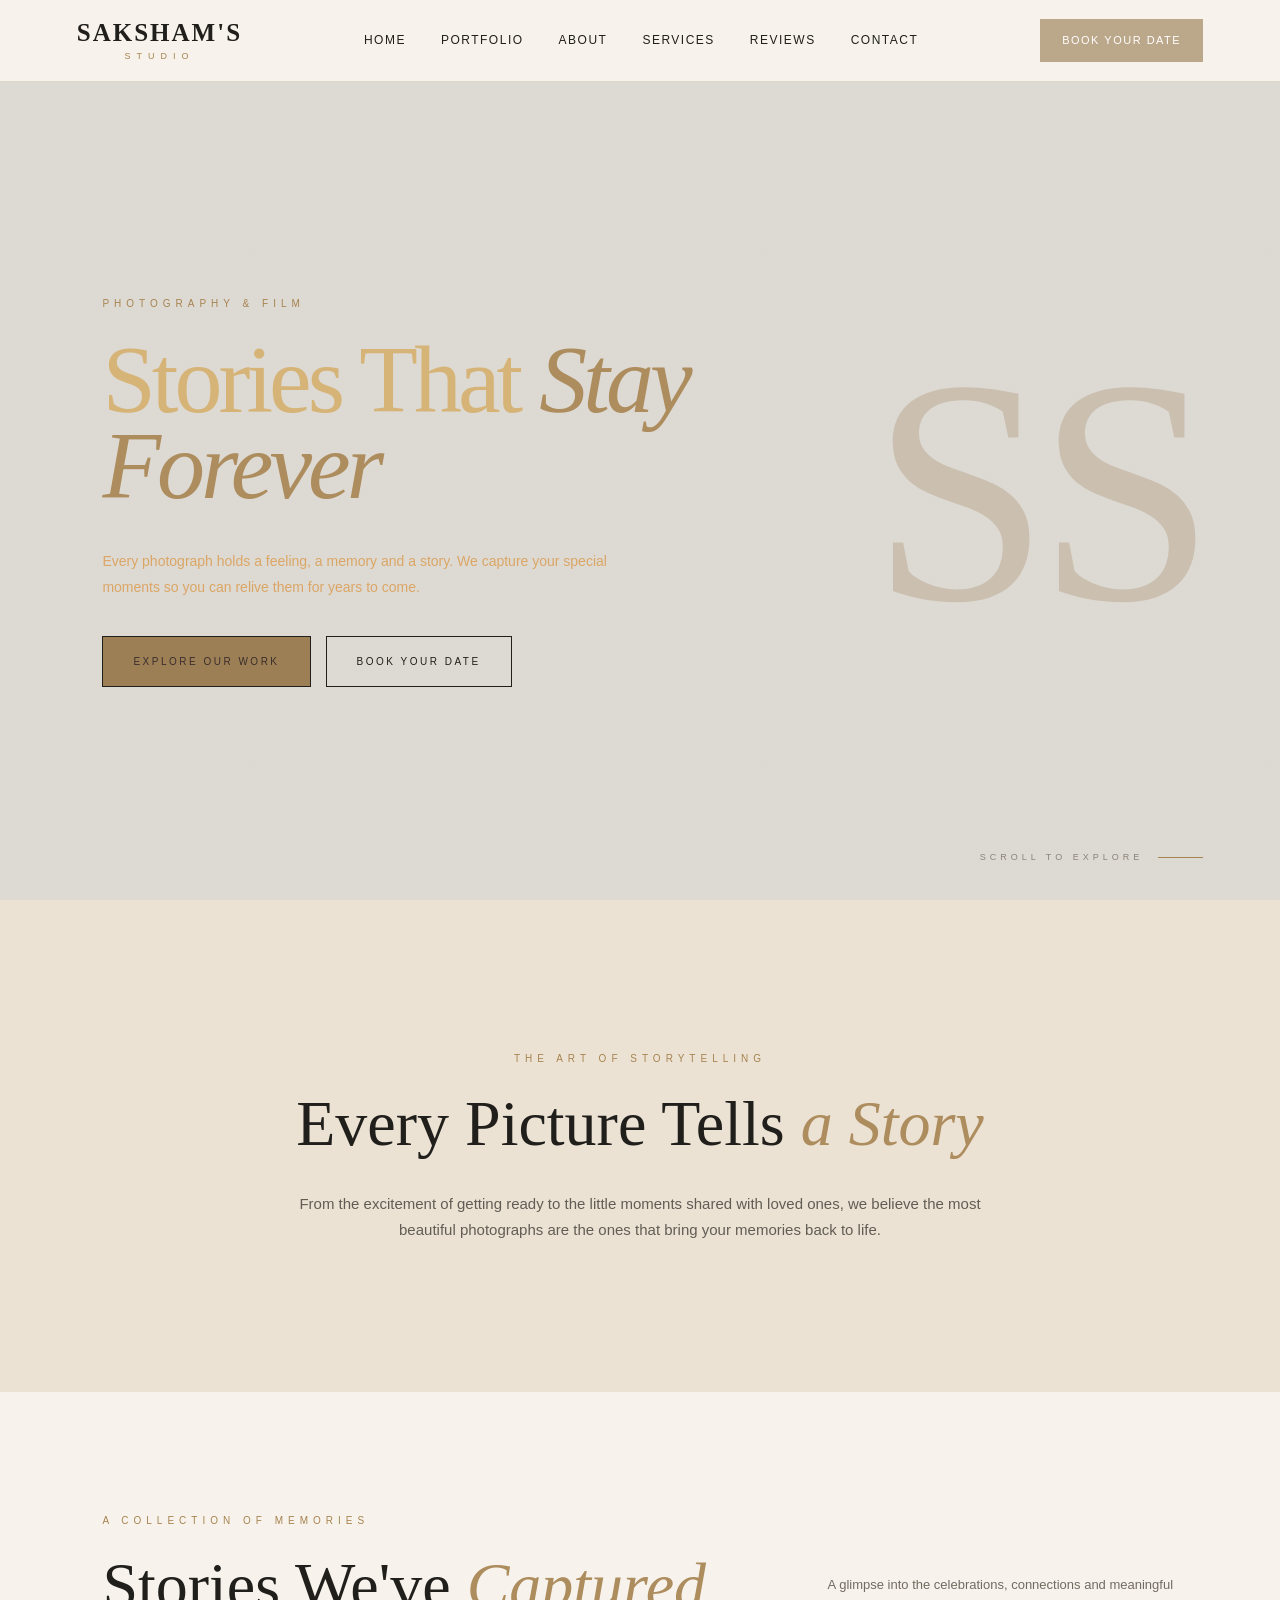
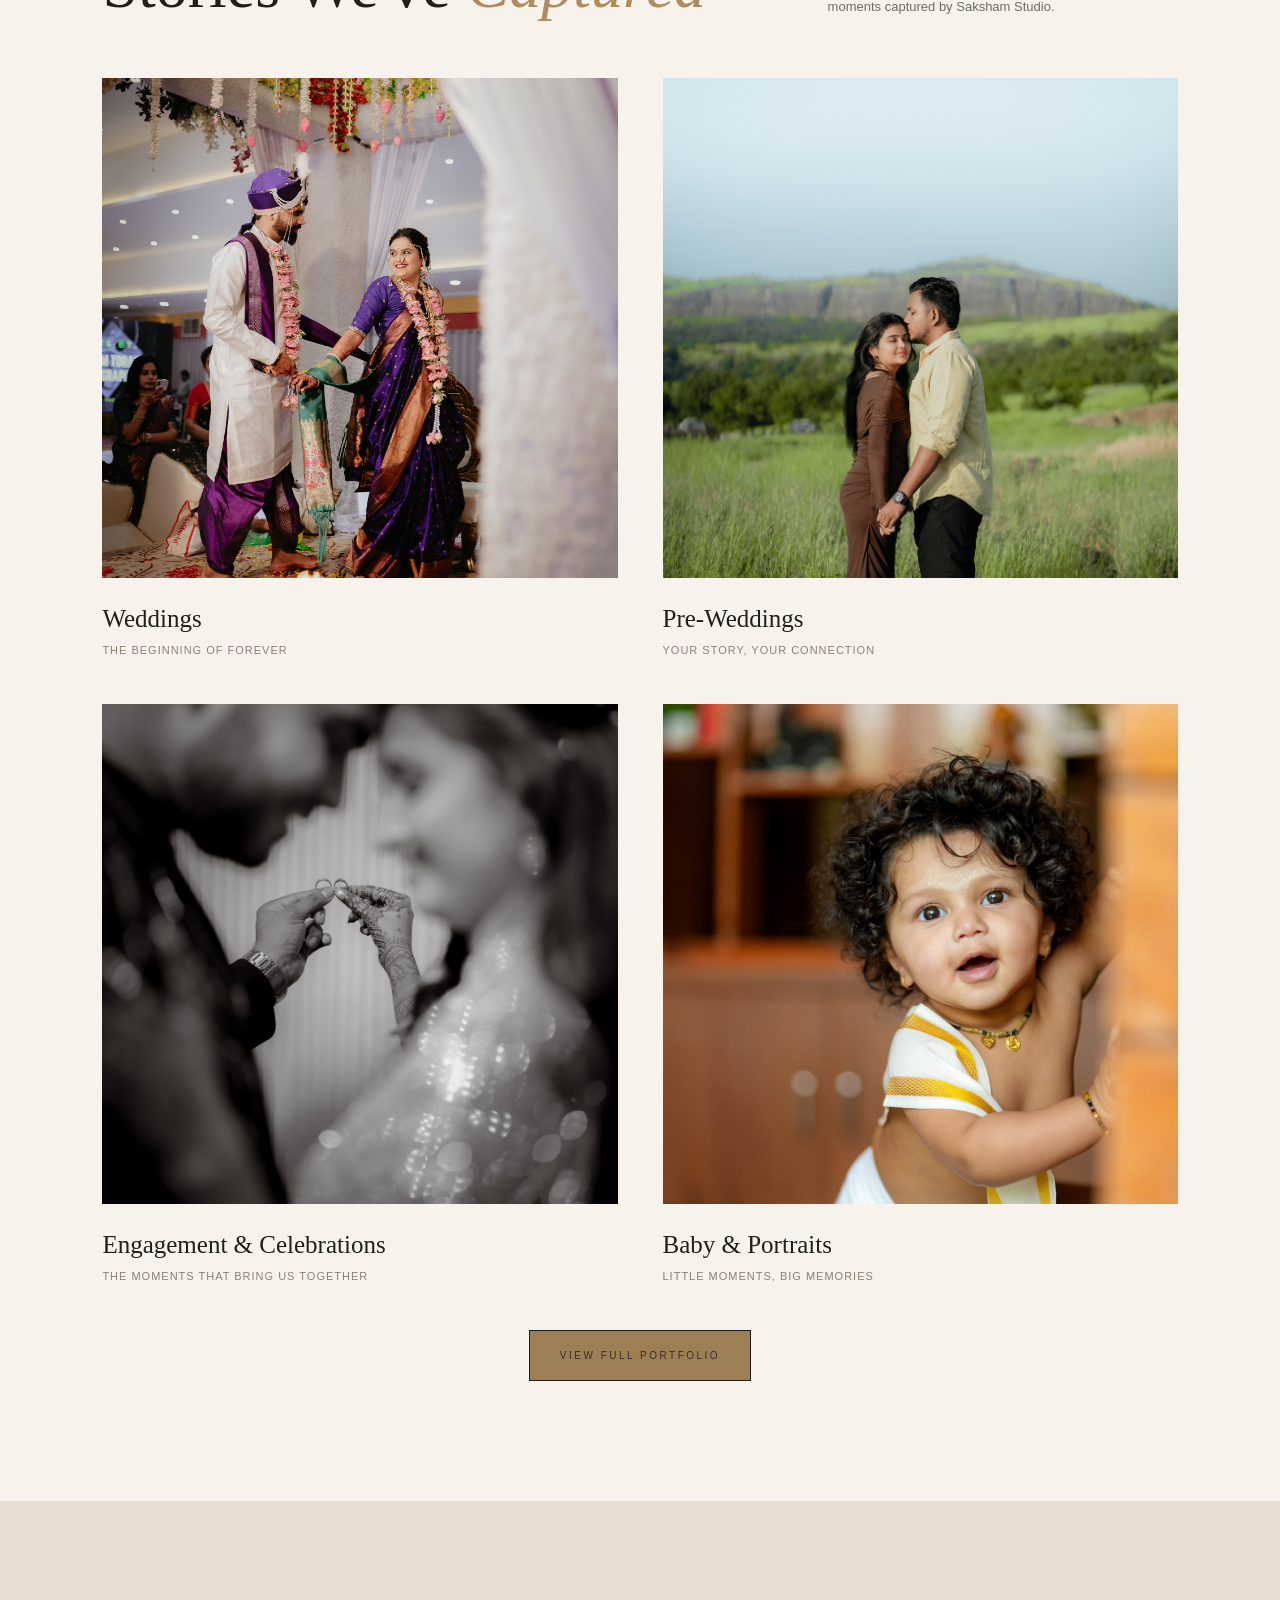
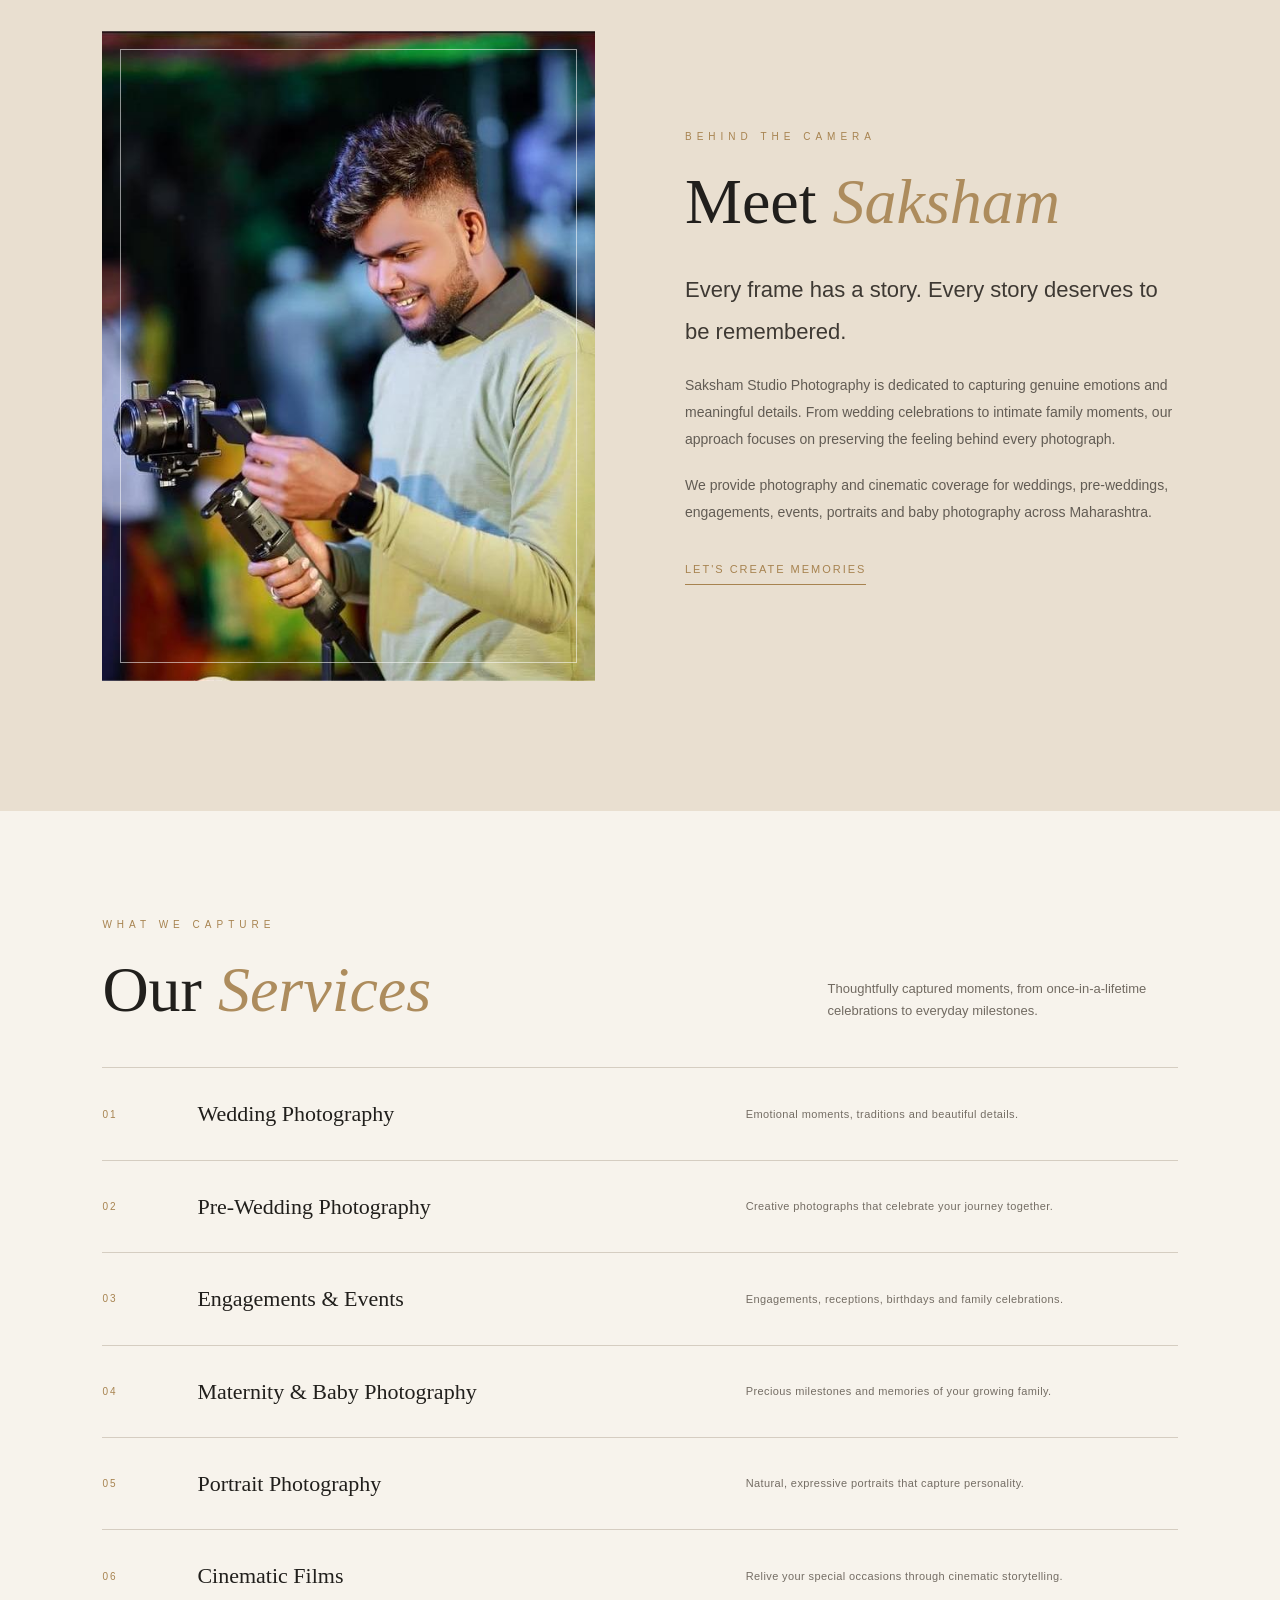
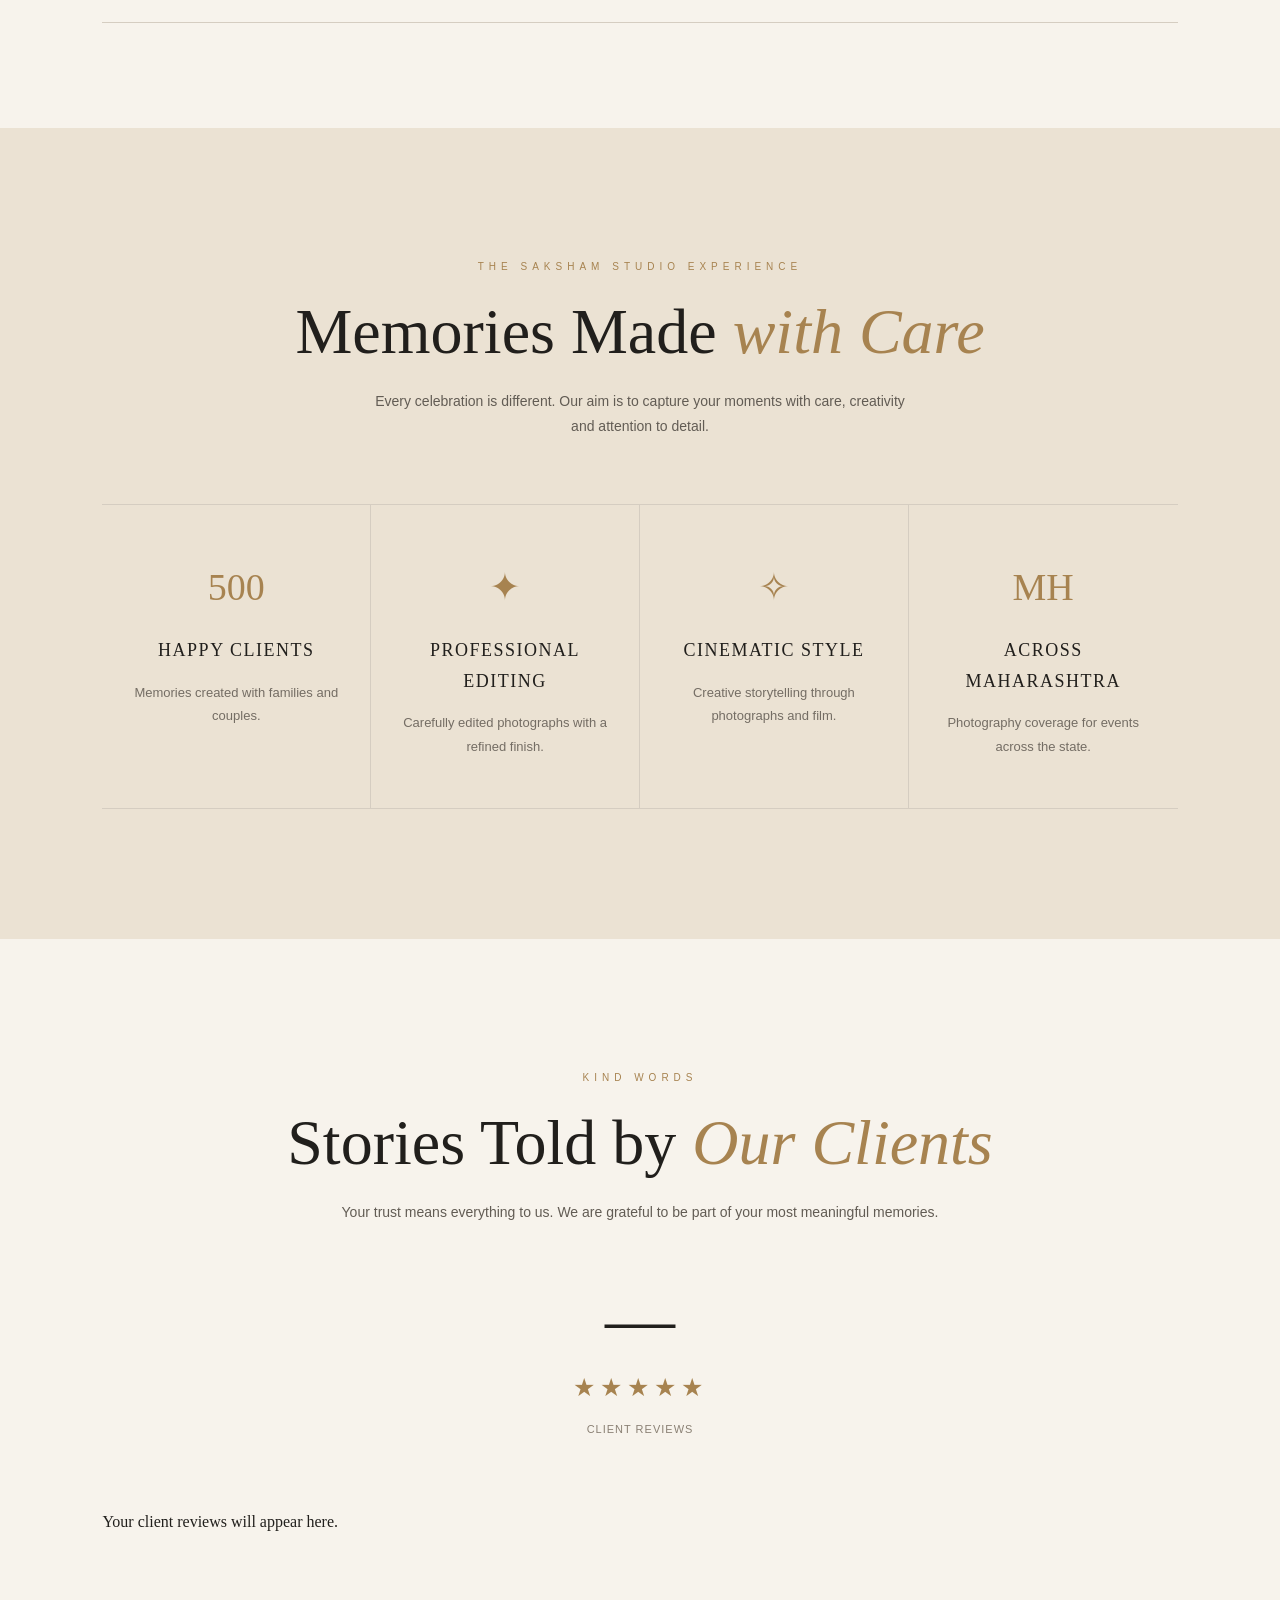
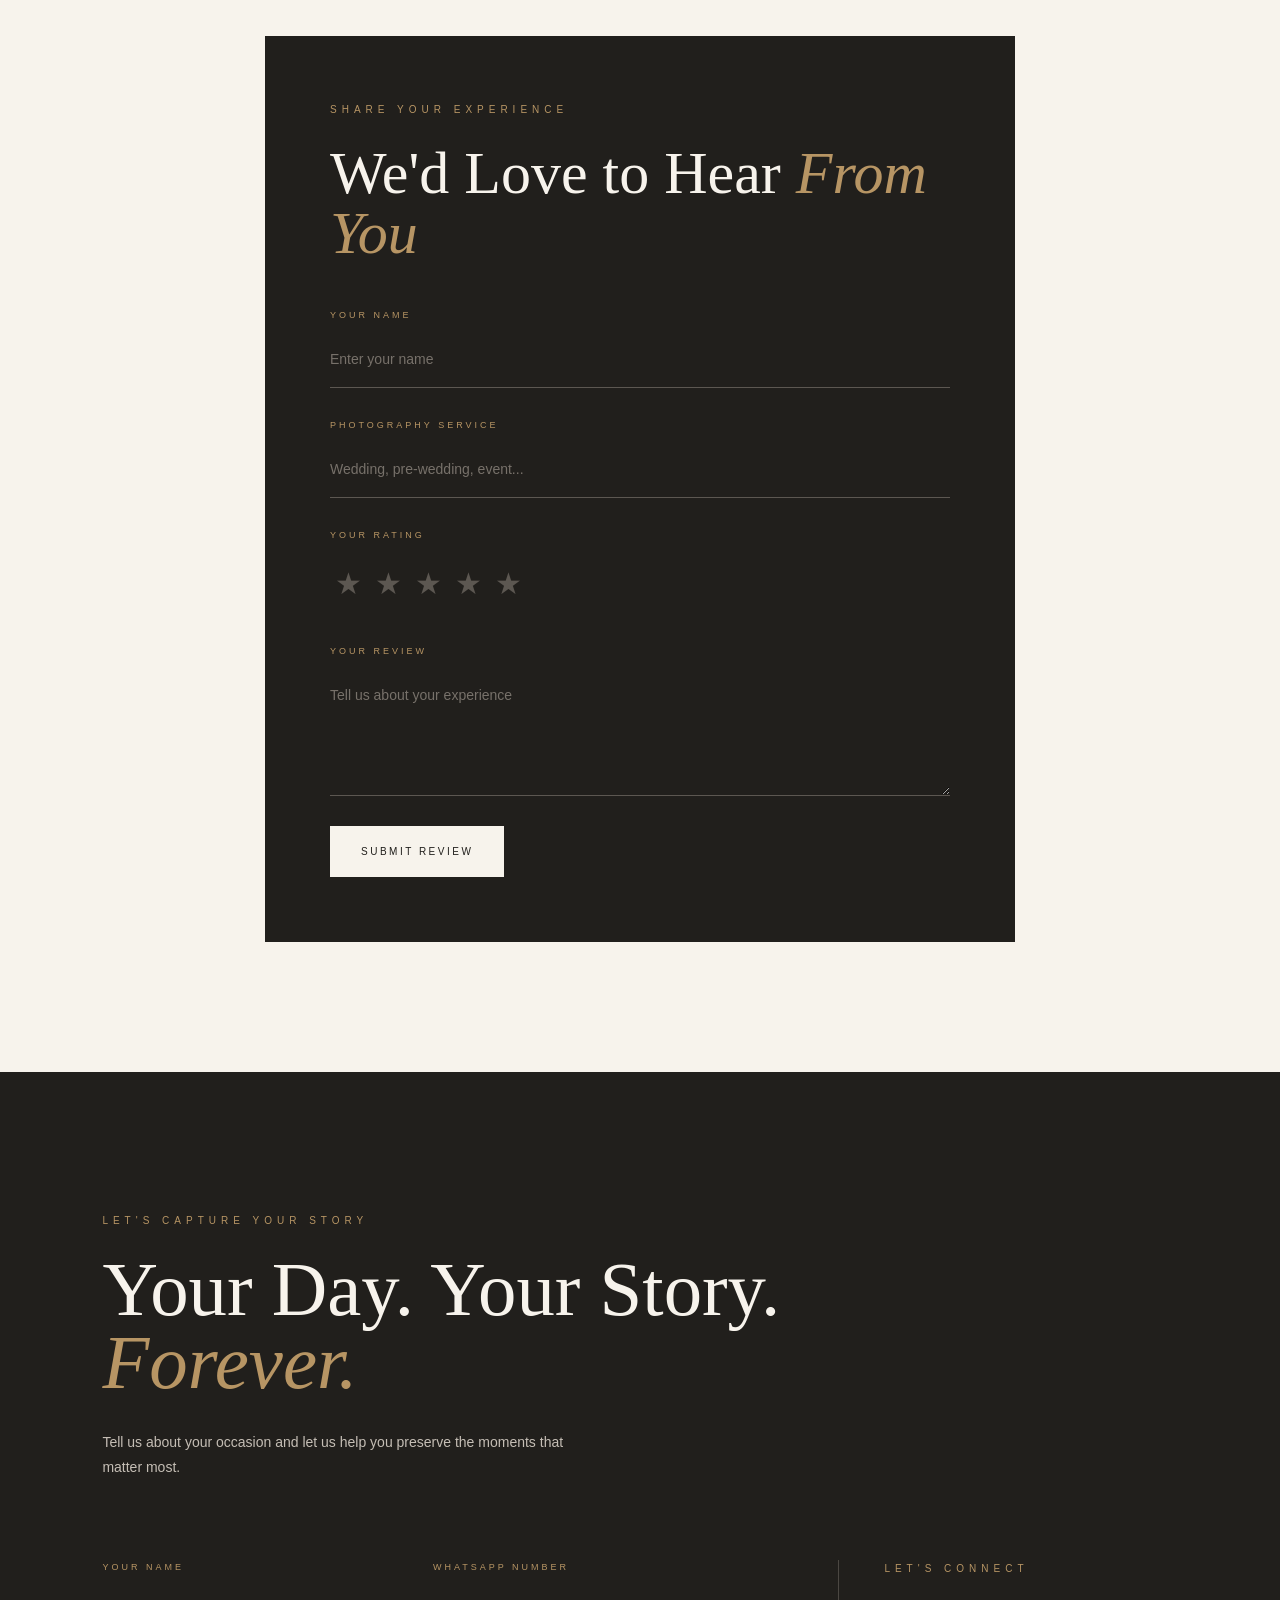
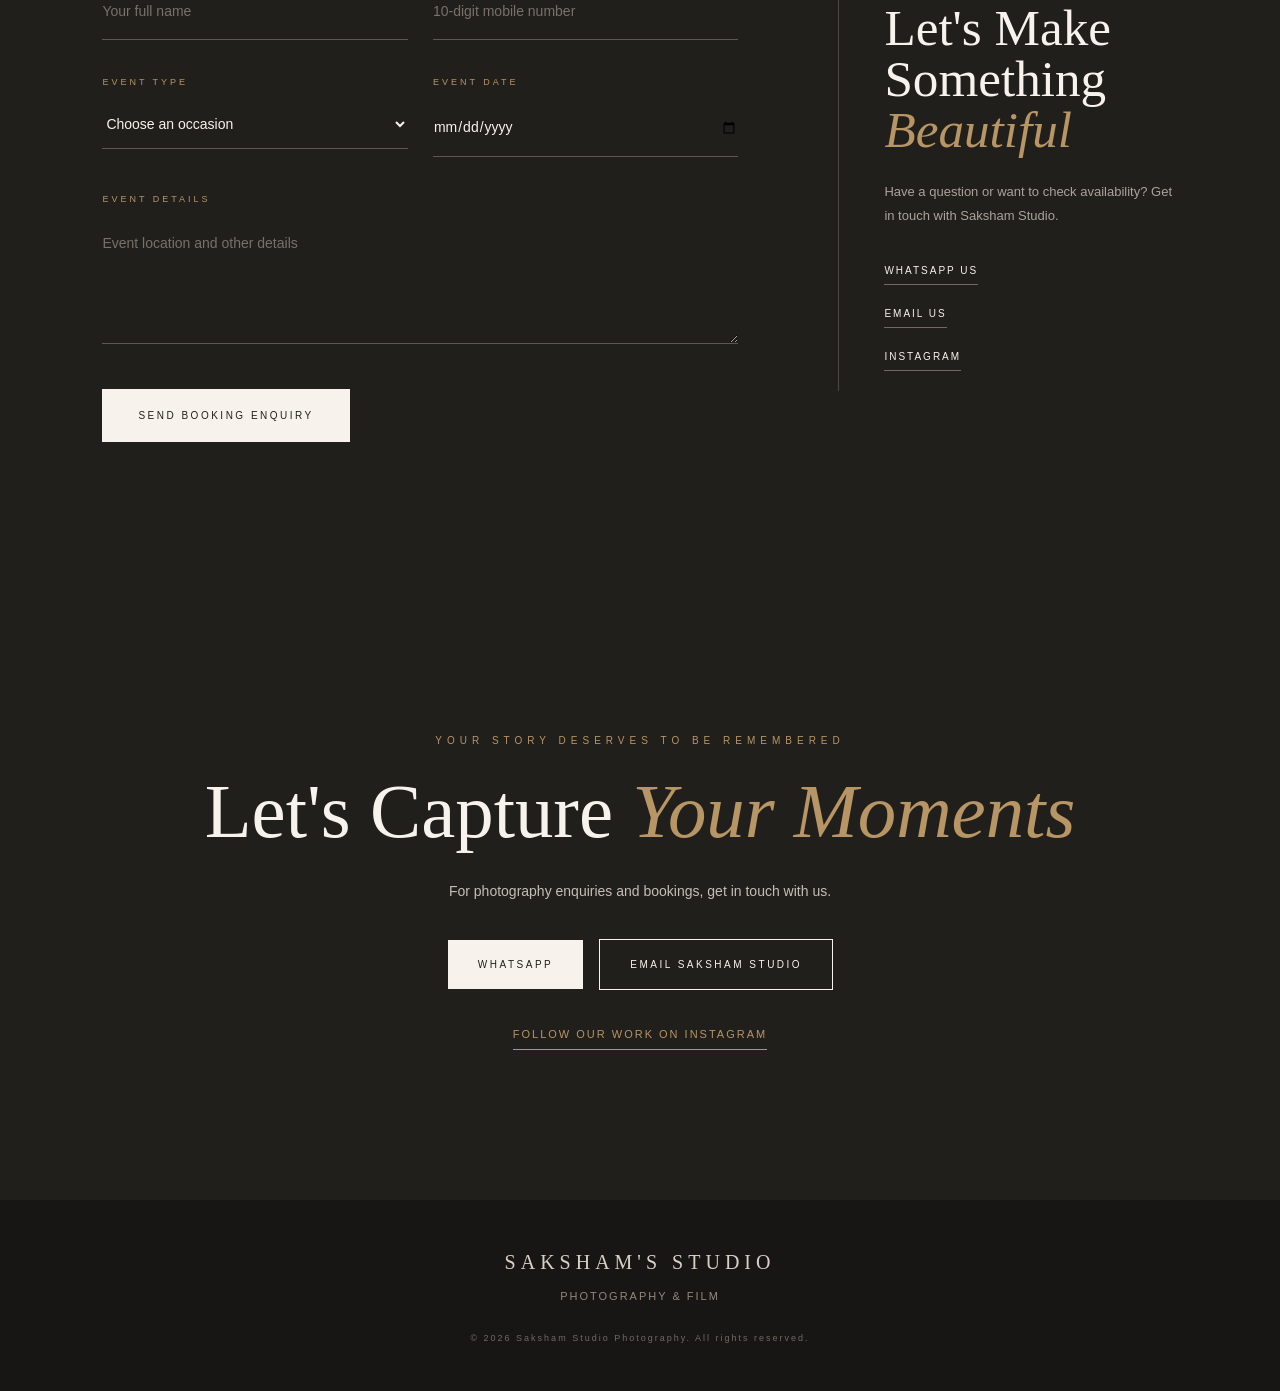
==== commit 7ed6331d: "Update index.html" ====
--- a/index.html
+++ b/index.html
@@ -81,7 +81,7 @@
 
             <article class="portfolio-card">
                 <div class="photo-placeholder">
-                    <img src="images/story-wedding.jpg"
+                    <img src="story-wedding.jpg"
                          alt="Wedding moments captured by Saksham Studio"
                          class="portfolio-photo"
                          loading="lazy">
@@ -92,7 +92,7 @@
 
             <article class="portfolio-card">
                 <div class="photo-placeholder">
-                    <img src="images/story-prewedding.jpg"
+                    <img src="story-prewedding.jpg"
                          alt="Pre-wedding photography"
                          class="portfolio-photo"
                          loading="lazy">
@@ -103,7 +103,7 @@
 
             <article class="portfolio-card">
                 <div class="photo-placeholder">
-                    <img src="images/story-engagement-reception.jpg"
+                    <img src="story-engagement-reception.jpg"
                          alt="Engagement and celebration photography"
                          class="portfolio-photo"
                          loading="lazy">
@@ -114,7 +114,7 @@
 
             <article class="portfolio-card">
                 <div class="photo-placeholder">
-                    <img src="images/story-baby.jpg"
+                    <img src="story-baby.jpg"
                          alt="Baby photography"
                          class="portfolio-photo"
                          loading="lazy">
@@ -133,7 +133,7 @@
     <!-- ABOUT -->
     <section class="about" id="about">
         <div class="about-image">
-            <img src="images/saksham-about.jpg"
+            <img src="saksham-about.jpg"
                  alt="Saksham Studio photographer"
                  loading="lazy">
         </div>
@@ -443,4 +443,4 @@
 </script>
 
 </body>
-</html>+</html>
